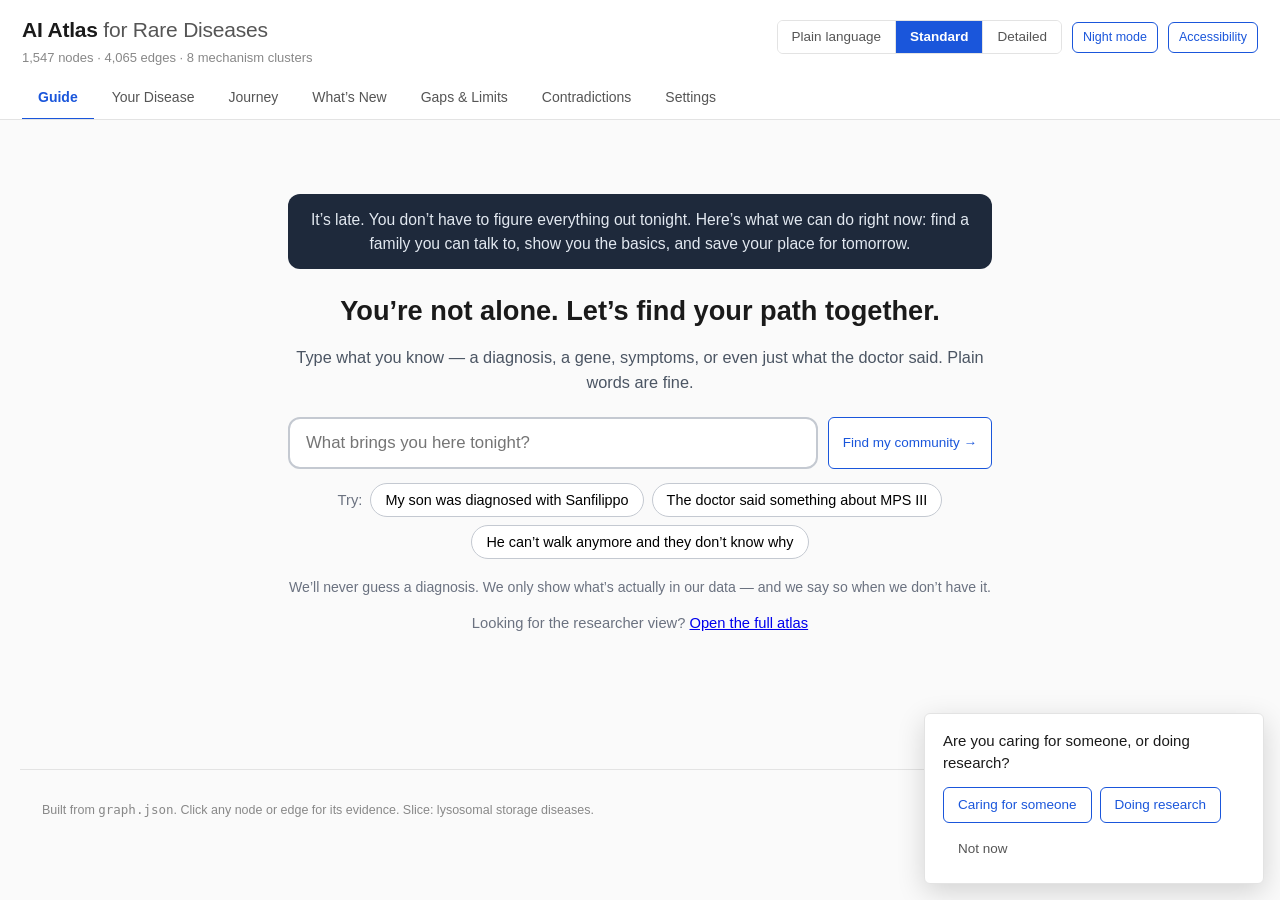
==== site/index.html @ 4b89ff50 "watchdog: commit active UI polish (app.js, index.html, styles.css, views.js)" ====
<!DOCTYPE html>
<html lang="en">
<head>
<meta charset="utf-8">
<meta name="viewport" content="width=device-width, initial-scale=1">
<title>AI Atlas &mdash; Rare Diseases</title>
<meta name="description" content="An explorable knowledge graph of rare diseases: genes, mechanisms, trials, patient organizations, and one family's journey.">
<link rel="stylesheet" href="styles.css">
<script src="vendor/vis-network.min.js"></script>
</head>
<body>
<header class="topbar">
  <div class="topbar-row">
    <div class="brand">
      <h1>AI Atlas <span class="thin">for Rare Diseases</span></h1>
      <p class="tagline" id="graphMeta">Loading knowledge graph&hellip;</p>
    </div>
    <div class="header-controls">
      <div class="seg reading-seg" role="radiogroup" aria-label="Reading level">
        <button type="button" class="seg-btn" data-reading="plain" role="radio" aria-checked="false" title="Simplified wording for non-specialists">Plain language</button>
        <button type="button" class="seg-btn active" data-reading="standard" role="radio" aria-checked="true" title="Standard wording">Standard</button>
        <button type="button" class="seg-btn" data-reading="detailed" role="radio" aria-checked="false" title="Adds study types and dates">Detailed</button>
      </div>
      <button id="nightToggle" class="btn small" aria-pressed="false" title="Dark theme for nighttime reading">Night mode</button>
      <button id="a11yToggle" class="btn small" aria-pressed="false" title="Dyslexia-friendly text, focus mode, print view">Accessibility</button>
    </div>
  </div>
  <nav class="tabs" role="tablist" aria-label="Atlas views">
    <button type="button" role="tab" id="tab-guide" data-tab="guide" aria-controls="view-guide" class="active" aria-selected="true">Guide</button>
    <button type="button" role="tab" id="tab-action" data-tab="action" aria-controls="view-action" aria-selected="false">Your Disease</button>
    <button type="button" role="tab" id="tab-journey" data-tab="journey" aria-controls="view-journey" aria-selected="false">Journey</button>
    <button type="button" role="tab" id="tab-recent" data-tab="recent" aria-controls="view-recent" aria-selected="false">What&rsquo;s New</button>
    <button type="button" role="tab" id="tab-gaps" data-tab="gaps" aria-controls="view-gaps" aria-selected="false">Gaps &amp; Limits</button>
    <button type="button" role="tab" id="tab-contradictions" data-tab="contradictions" aria-controls="view-contradictions" aria-selected="false">Contradictions</button>
    <button type="button" role="tab" id="tab-explore" data-tab="explore" aria-controls="view-explore" aria-selected="false" hidden>Explore</button>
    <button type="button" role="tab" id="tab-clusters" data-tab="clusters" aria-controls="view-clusters" aria-selected="false" hidden>Clusters</button>
    <button type="button" role="tab" id="tab-endpoints" data-tab="endpoints" aria-controls="view-endpoints" aria-selected="false" hidden>Endpoints</button>
    <button type="button" role="tab" id="tab-whatif" data-tab="whatif" aria-controls="view-whatif" aria-selected="false" hidden>What If</button>
    <button type="button" role="tab" id="tab-impact" data-tab="impact" aria-controls="view-impact" aria-selected="false" hidden>Path to the Next Milestone</button>
    <button type="button" role="tab" id="tab-settings" data-tab="settings" aria-controls="view-settings" aria-selected="false">Settings</button>
  </nav>
</header>

<main>
  <!-- ============ GUIDE (zero-knowledge front door) ============ -->
  <section id="view-guide" class="view active" role="tabpanel" tabindex="0" aria-labelledby="tab-guide">
    <div id="guideBody" class="guide-body" aria-live="polite"></div>
  </section>

  <!-- ============ EXPLORE ============ -->
  <section id="view-explore" class="view" role="tabpanel" tabindex="0" aria-labelledby="tab-explore" hidden>
    <div class="searchbar">
      <input id="search" type="text" autocomplete="off" spellcheck="false"
             placeholder="Search diseases, genes, symptoms&hellip; (e.g. sanfilippo)" aria-label="Graph search">
      <div id="suggestions" class="suggestions" role="listbox" aria-label="Search suggestions" hidden></div>
    </div>
    <div class="explore-controls">
      <span class="control-label">Neighborhood:</span>
      <div class="seg" role="radiogroup" aria-label="Hop depth">
        <button id="hops1" class="seg-btn active" role="radio" aria-checked="true">1 hop</button>
        <button id="hops2" class="seg-btn" role="radio" aria-checked="false">2 hops</button>
      </div>
      <label class="check"><input type="checkbox" id="clusterOnly"> Cluster only</label>
      <label class="check" title="Show only literature edges published in the last 5 years"><input type="checkbox" id="recentOnly"> Last 5 years</label>
      <label class="check" title="Show only literature edges from randomized trials or meta-analyses"><input type="checkbox" id="strongOnly"> RCT or stronger</label>
      <span id="viewStats" class="view-stats" aria-live="polite"></span>
    </div>
    <div class="explore-grid">
      <div class="canvas-wrap">
        <div id="network" role="img" aria-label="Knowledge graph canvas. Use the search to explore nodes and connections."></div>
        <div id="loading" class="loading" role="status">Loading graph&hellip;</div><noscript><p>This atlas needs JavaScript to load the knowledge graph.</p></noscript>
      </div>
      <aside id="panel" class="panel" aria-live="polite">
        <p class="panel-hint">Search for a disease, gene, or symptom, then click any node or edge to inspect it.</p>
      </aside>
    </div>
  </section>

  <!-- ============ CLUSTERS ============ -->
  <section id="view-clusters" class="view" role="tabpanel" tabindex="0" aria-labelledby="tab-clusters" hidden>
    <p class="section-lede">Disease groups that share a reusable mechanism &mdash; the unit of cross-disease learning.</p>
    <div id="clusterCards" class="cards"></div>
    <hr class="section-div">
    <h2 class="subhead">Compare diseases</h2>
    <p class="section-lede">Pick up to 5 diseases to compare side by side &mdash; for scouting therapeutic opportunities.</p>
    <div id="comparePicker" class="compare-picker"></div>
    <div id="compareBody"></div>
    <hr class="section-div">
    <h2 class="subhead">Shared assets library</h2>
    <p class="section-lede">Registries, study designs, and other reusable research assets in the graph.</p>
    <div class="explore-controls">
      <input id="assetSearch" type="text" placeholder="Filter assets&hellip;" aria-label="Filter assets" aria-describedby="assetSearchHint" class="text-input"><span id="assetSearchHint" class="item-sub">Type to filter the asset list below.</span>
    </div>
    <div id="assetsBody" class="cards"></div>
    <hr class="section-div">
    <h2 class="subhead">Subway view <span class="item-sub">(optional)</span></h2>
    <p class="section-lede">The mechanism connections drawn as a transit map. Each line is a biological pathway; stations are diseases; <strong>transfer stations</strong> are diseases on more than one line, where mechanisms overlap and research may be shared.</p>
    <label class="check"><input type="checkbox" id="subwayToggle"> Show subway view</label>
    <div class="subway-legend" aria-label="Subway map legend: what the map does not mean">
      <strong>What this map does NOT mean</strong>
      <ul>
        <li>Lines are <strong>not</strong> treatment routes &mdash; a line only groups diseases that share a recorded biological mechanism.</li>
        <li>Intersections do <strong>not</strong> mean the diseases are biologically close or that a treatment for one will work for another.</li>
        <li>Distance on this map measures <strong>nothing</strong> about biology &mdash; it is only layout spacing.</li>
      </ul>
    </div>
    <div id="subwayInClusters" hidden>
      <div class="subway-grid">
        <div class="canvas-wrap subway-scroll">
          <div id="subwayMap" aria-label="Mechanism subway map"></div>
        </div>
        <aside id="subwayPanel" class="panel" aria-live="polite">
          <p class="panel-hint">Tap any station to see the disease, its lines, and connected researchers and trials.</p>
        </aside>
      </div>
    </div>
  </section>

  <!-- ============ PATIENT ACTION (Your Disease) ============ -->
  <section id="view-action" class="view" role="tabpanel" tabindex="0" aria-labelledby="tab-action" hidden>
    <div class="action-head">
      <label for="diseaseSelect" class="control-label">Disease</label>
      <select id="diseaseSelect"></select>
    </div>
    <div id="actionBody"></div>
  </section>

  <!-- ============ JOURNEY ============ -->
  <section id="view-journey" class="view" role="tabpanel" tabindex="0" aria-labelledby="tab-journey" hidden>
    <p class="section-lede">One family's path through the atlas: Maria is a mother whose child has Sanfilippo syndrome type A, the patient leader in this challenge. Her journey is the example &mdash; use &ldquo;Build a journey&rdquo; to trace any of the 16 diseases.</p>
    <div class="stepper-bar">
      <button id="prevStep" class="btn">&larr; Prev</button>
      <span id="stepCount" class="step-count">Step 1 of 8</span>
      <button id="nextStep" class="btn">Next &rarr;</button>
      <button id="buildJourneyBtn" class="btn" style="margin-left:auto">Build a journey for another disease</button>
    </div>
    <div id="journeyBuilder" class="journey-builder" hidden></div>
    <div id="stepDots" class="step-dots" role="tablist" aria-label="Journey steps"></div>
    <div class="journey-grid">
      <div class="canvas-wrap small">
        <div id="journeyNetwork" aria-label="Journey path canvas"></div>
      </div>
      <aside id="stepPanel" class="panel journey-panel"></aside>
    </div>
  </section>

  <!-- ============ 10x IMPACT (Path to the Next Milestone) ============ -->
  <section id="view-impact" class="view" role="tabpanel" tabindex="0" aria-labelledby="tab-impact" hidden>
    <div class="impact-wrap" id="impactBody">
      <p class="section-lede">Computing the 10&times; case&hellip;</p>
    </div>
  </section>

  <!-- ============ CONTRADICTIONS ============ -->
  <section id="view-contradictions" class="view" role="tabpanel" tabindex="0" aria-labelledby="tab-contradictions" hidden>
    <p class="section-lede">Where the science disagrees with itself. Each card shows the claim as recorded, why it is contested, and the source &mdash; so nobody mistakes a live debate for a settled fact.</p>
    <div id="contradictionBody" class="cards"></div>
  </section>

  <!-- ============ RECENT ============ -->
  <section id="view-recent" class="view" role="tabpanel" tabindex="0" aria-labelledby="tab-recent" hidden>
    <p class="section-lede">The newest evidence in the graph, by publication year. The atlas is a living record, not a snapshot.</p>
    <div class="explore-controls">
      <span class="control-label">Show findings from the last:</span>
      <div class="seg" role="radiogroup" aria-label="Year range">
        <button type="button" class="seg-btn" data-years="1" id="years1" role="radio" aria-checked="false">1 year</button>
        <button type="button" class="seg-btn" data-years="3" id="years3" role="radio" aria-checked="false">3 years</button>
        <button class="seg-btn active" data-years="5" role="radio" aria-checked="true">5 years</button>
      </div>
      <span id="recentStats" class="view-stats" aria-live="polite"></span>
    </div>
    <div id="recentBody"></div>
  </section>

  <!-- ============ GAPS ============ -->
  <section id="view-gaps" class="view" role="tabpanel" tabindex="0" aria-labelledby="tab-gaps" hidden>
    <p class="section-lede">Where the atlas is weak, thin, or silent. Absence of evidence is not evidence of absence &mdash; these gaps are shown plainly so nobody mistakes an empty search for a settled answer.</p>
    <div id="gapsBody"></div>
  </section>

  <!-- ============ WHAT IF (scenario planner) ============ -->
  <section id="view-whatif" class="view" role="tabpanel" tabindex="0" aria-labelledby="tab-whatif" hidden>
    <div id="whatifBody"></div>
  </section>
  <section id="view-endpoints" class="view" role="tabpanel" tabindex="0" aria-labelledby="tab-endpoints" hidden>
    <div id="endpointsBody"></div>
  </section>

  <!-- ============ SETTINGS ============ -->
  <section id="view-settings" class="view" role="tabpanel" tabindex="0" aria-labelledby="tab-settings" hidden>
    <h2 class="subhead">Settings</h2>
    <div class="card settings-card">
      <label class="switch-row" for="researchToggle">
        <span><strong>Show research tools</strong><br>
          <span class="item-sub">Parent mode (default) keeps the calm, plain-language views. Researcher mode adds Explore, Clusters, Endpoints, What If, and Path to the Next Milestone.</span>
        </span>
        <input type="checkbox" id="researchToggle" role="switch" aria-label="Show research tools">
      </label>
    </div>
    <p class="section-lede" id="modeNote"></p>
  </section>
</main>

<footer>
  <p>Built from <code>graph.json</code>. Click any node or edge for its evidence. <span id="footerStats" aria-live="polite"></span></p>
</footer>

<div id="glossTip" class="gloss-tip" role="tooltip" aria-live="polite" hidden></div>

<!-- First-visit mode prompt (non-blocking) -->
<div id="modePrompt" class="mode-prompt" role="dialog" aria-label="Choose how you use the atlas" hidden>
  <p class="mode-q">Are you caring for someone, or doing research?</p>
  <div class="btn-row">
    <button type="button" class="btn primary" data-mode-choice="parent">Caring for someone</button>
    <button type="button" class="btn" data-mode-choice="researcher">Doing research</button>
    <button type="button" class="btn ghost" data-mode-choice="dismiss">Not now</button>
  </div>
</div>

<!-- Gentle prompt when a parent-mode visitor requests a research tool -->
<div id="researchPrompt" class="mode-prompt" role="dialog" aria-label="This is a research tool" hidden>
  <p class="mode-q" id="researchPromptText">This is a research tool.</p>
  <p class="item-sub">Researcher mode adds Explore, Clusters, Endpoints, What If, and Path to the Next Milestone.</p>
  <div class="btn-row">
    <button type="button" class="btn primary" id="researchPromptEnable">Turn on researcher mode</button>
    <button type="button" class="btn ghost" id="researchPromptStay">Stay in parent mode</button>
  </div>
</div>

<script src="app.js"></script>
<script src="views.js"></script>
<script src="whatif.js"></script>
<script src="guide.js"></script>
<script src="endpoints.js"></script>
</body>
</html>
---- site/styles.css ----
/* Low-ink design: light background, thin borders, one accent color, system fonts. */
:root {
  --bg: #fafafa;
  --surface: #ffffff;
  --ink: #1a1a1a;
  --ink-soft: #555;
  --ink-faint: #888;
  --line: #e3e3e3;
  --accent: #1a56db;
  --accent-soft: #e8effc;
  --warn: #b45309;
  --contradict: #b91c1c;
  --radius: 6px;
  --font: -apple-system, BlinkMacSystemFont, "Segoe UI", Roboto, Helvetica, Arial, sans-serif;
}

* { box-sizing: border-box; }

body {
  margin: 0;
  font-family: var(--font);
  background: var(--bg);
  color: var(--ink);
  line-height: 1.5;
  font-size: 15px;
}

/* ---------- header ---------- */
.topbar {
  background: var(--surface);
  border-bottom: 1px solid var(--line);
  padding: 14px 22px 0;
}

.brand h1 { margin: 0; font-size: 21px; font-weight: 650; letter-spacing: -0.01em; }
.brand h1 .thin { font-weight: 400; color: var(--ink-soft); }
.tagline { margin: 2px 0 10px; color: var(--ink-faint); font-size: 13px; }

.tabs { display: flex; gap: 2px; }
.tabs button {
  border: 0;
  background: none;
  font: inherit;
  font-size: 14px;
  padding: 10px 16px;
  color: var(--ink-soft);
  cursor: pointer;
  border-bottom: 2px solid transparent;
  margin-bottom: -1px;
}
.tabs button:hover { color: var(--ink); }
.tabs button.active {
  color: var(--accent);
  border-bottom-color: var(--accent);
  font-weight: 600;
}

/* ---------- mode: settings, prompts, subway legend ---------- */

.settings-card { max-width: 640px; }
.switch-row {
  display: flex; align-items: flex-start; justify-content: space-between;
  gap: 16px; cursor: pointer;
}
.switch-row input[type="checkbox"] {
  width: 22px; height: 22px; flex: none; margin-top: 2px; accent-color: var(--accent);
}

.mode-prompt {
  position: fixed; right: 16px; bottom: 16px; z-index: 60;
  max-width: 340px; background: var(--surface); color: var(--ink);
  border: 1px solid var(--line); border-radius: var(--radius);
  box-shadow: 0 8px 28px rgba(0,0,0,0.16); padding: 16px 18px;
}
.mode-prompt .mode-q { margin: 0 0 10px; font-size: 15px; }
.mode-prompt .item-sub { margin: 0 0 10px; }
.btn.ghost { border-color: transparent; color: var(--ink-soft); }
.btn.ghost:hover { background: var(--accent-soft); color: var(--ink); }

.subway-legend {
  max-width: 72ch; margin: 10px 0 16px; padding: 12px 14px;
  border: 1px dashed var(--line); border-radius: var(--radius);
  background: var(--surface); font-size: 13.5px; color: var(--ink-soft);
}
.subway-legend ul { margin: 6px 0 0; padding-left: 20px; }
.subway-legend li { margin: 4px 0; }
#subwayInClusters { margin-top: 16px; }

/* ---------- layout ---------- */
main { max-width: 1240px; margin: 0 auto; padding: 18px 22px 40px; }
.view[hidden] { display: none; }
.section-lede { color: var(--ink-soft); margin: 4px 0 16px; max-width: 72ch; }

/* ---------- explore ---------- */
.searchbar { position: relative; max-width: 560px; margin-bottom: 10px; }
#search {
  width: 100%;
  font: inherit;
  padding: 10px 14px;
  border: 1px solid var(--line);
  border-radius: var(--radius);
  background: var(--surface);
}
#search:focus { outline: 2px solid var(--accent); outline-offset: -1px; border-color: var(--accent); }

.suggestions {
  position: absolute;
  top: 100%; left: 0; right: 0;
  background: var(--surface);
  border: 1px solid var(--line);
  border-top: 0;
  border-radius: 0 0 var(--radius) var(--radius);
  z-index: 20;
  max-height: 320px;
  overflow-y: auto;
}
.sug {
  display: block; width: 100%; text-align: left;
  border: 0; background: none; font: inherit;
  padding: 8px 14px; cursor: pointer;
}
.sug:hover, .sug.highlight { background: var(--accent-soft); }
.sug .sug-name { font-weight: 600; }
.sug .sug-sub { color: var(--ink-faint); font-size: 12.5px; margin-left: 8px; }
.sug .sug-type {
  font-size: 11px; text-transform: uppercase; letter-spacing: 0.04em;
  color: var(--ink-faint); float: right; margin-top: 3px;
}

.explore-controls {
  display: flex; align-items: center; gap: 14px; flex-wrap: wrap;
  margin-bottom: 12px; font-size: 14px;
}
.control-label { color: var(--ink-soft); font-size: 13px; }
.seg { display: inline-flex; border: 1px solid var(--line); border-radius: var(--radius); overflow: hidden; }
.seg-btn {
  border: 0; background: var(--surface); font: inherit; font-size: 13.5px;
  padding: 6px 14px; cursor: pointer; color: var(--ink-soft);
}
.seg-btn + .seg-btn { border-left: 1px solid var(--line); }
.seg-btn.active { background: var(--accent); color: #fff; font-weight: 600; }
.check { display: inline-flex; align-items: center; gap: 6px; color: var(--ink-soft); font-size: 13.5px; cursor: pointer; }
.view-stats { color: var(--ink-faint); font-size: 13px; margin-left: auto; }

.explore-grid { display: grid; grid-template-columns: 1fr 330px; gap: 14px; }
.canvas-wrap {
  position: relative;
  background: var(--surface);
  border: 1px solid var(--line);
  border-radius: var(--radius);
  min-height: 560px;
}
#network { width: 100%; height: 560px; }
.canvas-wrap.small { min-height: 320px; }
#journeyNetwork { width: 100%; height: 320px; }
.loading {
  position: absolute; inset: 0;
  display: flex; align-items: center; justify-content: center;
  color: var(--ink-faint);
}

/* ---------- side panel ---------- */
.panel {
  background: var(--surface);
  border: 1px solid var(--line);
  border-radius: var(--radius);
  padding: 16px;
  max-height: 620px;
  overflow-y: auto;
  font-size: 14px;
}
.panel-hint { color: var(--ink-faint); margin: 0; }
.panel h2 { margin: 0 0 4px; font-size: 18px; }
.panel h3 { font-size: 13px; text-transform: uppercase; letter-spacing: 0.05em; color: var(--ink-faint); margin: 16px 0 6px; }
.badge {
  display: inline-block;
  font-size: 11.5px; font-weight: 600;
  padding: 2px 8px; border-radius: 999px;
  background: #eef1f4; color: var(--ink-soft);
  margin-bottom: 8px;
}
.badge.conf-high { background: #e6f4ea; color: #166534; }
.badge.conf-medium { background: #fef3c7; color: #92400e; }
.badge.conf-low { background: #f1f1f1; color: var(--ink-soft); }
.badge.warn { background: #fee2e2; color: var(--contradict); }
.panel .desc { color: var(--ink-soft); margin: 6px 0 10px; }
.syn-list { display: flex; flex-wrap: wrap; gap: 6px; margin: 0; padding: 0; list-style: none; }
.syn-list li {
  font-size: 12.5px; background: #f3f4f6; color: var(--ink-soft);
  padding: 2px 8px; border-radius: 999px;
}
.kv { display: grid; grid-template-columns: 92px 1fr; gap: 4px 10px; margin: 6px 0; }
.kv dt { color: var(--ink-faint); font-size: 12.5px; }
.kv dd { margin: 0; }
.kv a { color: var(--accent); }
.edge-row {
  display: block; width: 100%; text-align: left;
  border: 0; border-top: 1px solid var(--line);
  background: none; font: inherit; font-size: 13.5px;
  padding: 8px 2px; cursor: pointer; color: var(--ink);
}
.edge-row:hover { background: var(--accent-soft); }
.edge-row .rel { font-weight: 600; }
.edge-row .via { color: var(--ink-faint); font-size: 12.5px; }
.rel-group { margin-bottom: 4px; }
.rel-group > .rel-head { font-weight: 600; font-size: 13px; margin: 10px 0 2px; color: var(--ink-soft); }

/* ---------- clusters ---------- */
.cards { display: grid; grid-template-columns: repeat(auto-fill, minmax(300px, 1fr)); gap: 14px; }
.card {
  background: var(--surface);
  border: 1px solid var(--line);
  border-radius: var(--radius);
  padding: 16px;
}
.card h2 { margin: 0 0 4px; font-size: 16px; }
.card .count { color: var(--ink-faint); font-size: 13px; margin-bottom: 8px; }
.card p { margin: 6px 0; font-size: 13.5px; color: var(--ink-soft); }
.card .kv-line { font-size: 13.5px; margin: 6px 0; }
.card .kv-line strong { font-weight: 600; }
.btn {
  font: inherit; font-size: 13.5px;
  background: var(--surface); color: var(--accent);
  border: 1px solid var(--accent);
  border-radius: var(--radius);
  padding: 7px 14px; cursor: pointer;
}
.btn:hover { background: var(--accent-soft); }
.btn:disabled { color: var(--ink-faint); border-color: var(--line); cursor: default; background: none; }
.card .btn { margin-top: 10px; }

/* ---------- patient action ---------- */
.action-head { display: flex; align-items: center; gap: 12px; margin-bottom: 16px; }
#diseaseSelect { font: inherit; padding: 8px 12px; border: 1px solid var(--line); border-radius: var(--radius); max-width: 480px; }
.therapy-banner {
  border-left: 4px solid var(--accent);
  background: var(--surface);
  border-top: 1px solid var(--line); border-right: 1px solid var(--line); border-bottom: 1px solid var(--line);
  border-radius: 0 var(--radius) var(--radius) 0;
  padding: 12px 16px; margin-bottom: 18px;
  font-size: 14px;
}
.therapy-banner strong { display: block; margin-bottom: 4px; }
.action-grid { display: grid; grid-template-columns: repeat(auto-fill, minmax(320px, 1fr)); gap: 14px; }
.action-card {
  background: var(--surface); border: 1px solid var(--line);
  border-radius: var(--radius); padding: 16px;
}
.action-card h2 { margin: 0 0 8px; font-size: 16px; }
.action-item { border-top: 1px solid var(--line); padding: 10px 0; font-size: 13.5px; }
.action-item:first-of-type { border-top: 0; padding-top: 2px; }
.action-item .item-title { font-weight: 600; }
.action-item .item-sub { color: var(--ink-soft); font-size: 12.5px; margin-top: 2px; }
.action-item a { color: var(--accent); }
.status {
  display: inline-block; font-size: 11px; font-weight: 700;
  padding: 2px 8px; border-radius: 999px; margin-left: 6px;
  text-transform: uppercase; letter-spacing: 0.03em;
}
.status.recruiting { background: #e6f4ea; color: #166534; }
.status.notrecruiting { background: #f1f1f1; color: var(--ink-soft); }
.gap-list { margin: 6px 0; padding-left: 18px; font-size: 13.5px; color: var(--ink-soft); }
.gap-list li { margin-bottom: 6px; }

/* ---------- journey ---------- */
.stepper-bar { display: flex; align-items: center; gap: 12px; margin-bottom: 10px; }
.step-count { font-weight: 600; font-size: 14px; }
.step-dots { display: flex; gap: 6px; margin-bottom: 12px; flex-wrap: wrap; }
.dot {
  width: 30px; height: 30px; border-radius: 50%;
  border: 1px solid var(--line); background: var(--surface);
  font: inherit; font-size: 12.5px; color: var(--ink-soft); cursor: pointer;
  display: flex; align-items: center; justify-content: center;
}
.dot.done { background: #eef1f4; color: var(--ink-soft); }
.dot.current { background: var(--accent); border-color: var(--accent); color: #fff; font-weight: 700; }
.journey-grid { display: grid; grid-template-columns: 1fr 380px; gap: 14px; }
.journey-panel .why { font-size: 15px; margin: 8px 0; }
.edge-note-box {
  background: var(--bg); border: 1px solid var(--line);
  border-radius: var(--radius); padding: 10px 12px; font-size: 13.5px; color: var(--ink-soft);
}

footer {
  max-width: 1240px; margin: 0 auto; padding: 18px 22px 30px;
  color: var(--ink-faint); font-size: 12.5px;
  border-top: 1px solid var(--line);
}

@media (max-width: 900px) {
  .explore-grid, .journey-grid { grid-template-columns: 1fr; }
  .panel { max-height: none; }
}

/* verbatim source quote in edge panel */
.quote {
  font-style: italic;
  border-left: 3px solid var(--accent);
  padding-left: 10px;
  color: var(--ink-soft);
}

/* plain-language confidence + limitation callouts (fix track, 2026-10-03) */
.conf-plain { font-size: 13px; color: var(--ink-soft); }
.limit-callout {
  margin: 10px 0; padding: 10px 12px;
  border-left: 3px solid #d97777; background: #fef2f2;
  font-size: 13px; color: #7f1d1d; border-radius: 0 6px 6px 0;
}
.limit-callout strong { color: #991b1b; }

/* 10x impact tab */
.impact-wrap { max-width: 900px; }
.gantt { margin: 18px 0; }
.gantt-row { display: flex; align-items: center; margin: 8px 0; gap: 10px; }
.gantt-label { width: 220px; font-size: 13.5px; text-align: right; color: var(--ink-soft); }
.gantt-track { flex: 1; height: 26px; background: #f1f1f1; border-radius: 6px; position: relative; }
.gantt-bar { position: absolute; top: 0; height: 26px; border-radius: 6px; }
.gantt-bar.baseline { background: #94a3b8; }
.gantt-bar.proposed { background: var(--accent); }
.gantt-years { width: 90px; font-size: 13px; font-weight: 600; }
.assume-list { font-size: 13.5px; color: var(--ink-soft); }
.assume-list li { margin: 6px 0; }
.fayuvi-alert {
  margin: 12px 0; padding: 12px 14px; border-radius: 8px;
  background: #eff6ff; border: 1px solid #bfdbfe; font-size: 14px;
}
.fayuvi-alert strong { color: #1e40af; }
.excluded-list li { margin: 5px 0; }

/* ============ UI-track additions (views.js) ============ */

/* ---------- header controls ---------- */
.topbar-row { display: flex; align-items: flex-start; justify-content: space-between; gap: 16px; flex-wrap: wrap; }
.header-controls { display: flex; align-items: center; gap: 10px; flex-wrap: wrap; padding-top: 6px; }
.btn.small { font-size: 12.5px; padding: 5px 10px; }
.tabs { overflow-x: auto; scrollbar-width: thin; }
.tabs button { white-space: nowrap; }

/* ---------- persona landing ---------- */
.start-q { font-size: 22px; margin: 6px 0 16px; }
.persona-grid { display: grid; grid-template-columns: repeat(auto-fill, minmax(260px, 1fr)); gap: 14px; margin-bottom: 20px; }
.persona-card h2 { font-size: 16px; }
.guided-box { background: var(--surface); border: 1px solid var(--line); border-radius: var(--radius); padding: 18px; margin-bottom: 20px; }
.guided-box h3 { margin-top: 0; }
.devon-card { border-top: 1px solid var(--line); margin-top: 14px; padding-top: 12px; }
.devon-card h3 { margin: 0 0 6px; font-size: 19px; }
.medical-note { font-size: 12.5px; color: var(--ink-faint); font-style: italic; }
.fact-list { margin: 8px 0; padding-left: 20px; font-size: 14px; }
.fact-list li { margin: 4px 0; }
.btn-row { display: flex; gap: 8px; flex-wrap: wrap; margin-top: 12px; }

/* ---------- contradiction explorer ---------- */
.contra-card h3 { font-size: 13px; text-transform: uppercase; letter-spacing: 0.05em; color: var(--ink-faint); margin: 14px 0 6px; }
.contra-card .quote { margin: 6px 0; }

/* ---------- recent feed ---------- */
.year-head { font-size: 17px; margin: 20px 0 8px; }
.year-head .count { color: var(--ink-faint); font-weight: 400; font-size: 13px; }
.feed { display: grid; gap: 10px; margin-bottom: 8px; }
.feed-item { background: var(--surface); border: 1px solid var(--line); border-radius: var(--radius); padding: 12px 14px; }
.feed-title { font-weight: 600; font-size: 14px; }
.small-quote { font-size: 13px; margin: 8px 0 0; }

/* ---------- explainer cards ---------- */
.explainer { background: var(--accent-soft); border: 1px solid #c9d9f7; border-radius: var(--radius); padding: 12px 14px; margin-bottom: 12px; }
.explainer h3 { margin: 0 0 6px !important; }
.explainer-one { font-size: 15px; font-weight: 600; margin: 0 0 8px; color: var(--ink); }
.explainer p { font-size: 13.5px; margin: 6px 0; color: var(--ink-soft); }
.explainer-caveat { border-left: 3px solid #d97777; padding-left: 10px; }

/* ---------- confidence thermometer ---------- */
.thermo { margin-bottom: 12px; }
.thermo-track { height: 10px; background: #eef1f4; border-radius: 999px; overflow: hidden; }
.thermo-fill { height: 100%; border-radius: 999px; }
.thermo-high { background: #16a34a; }
.thermo-med { background: #d97706; }
.thermo-low { background: #9ca3af; }
.thermo-cracked { background: repeating-linear-gradient(45deg, #b91c1c, #b91c1c 6px, #fca5a5 6px, #fca5a5 12px); }
.thermo-label { font-size: 12.5px; color: var(--ink-soft); margin-top: 4px; }

/* ---------- verification details ---------- */
.verify { margin: 0 0 12px; font-size: 13px; border: 1px solid var(--line); border-radius: var(--radius); padding: 8px 12px; background: var(--surface); }
.verify summary { cursor: pointer; font-weight: 600; color: var(--accent); }

/* ---------- family stories ---------- */
.story-box { margin-top: 14px; padding: 12px; border: 1px dashed var(--line); border-radius: var(--radius); background: var(--bg); }
.story-heart { color: #b91c1c; font-size: 18px; }

/* ---------- outreach composer ---------- */
.outreach { margin-top: 14px; border: 1px solid var(--line); border-radius: var(--radius); padding: 8px 12px; background: var(--surface); }
.outreach summary { cursor: pointer; font-weight: 600; color: var(--accent); }
.outreach-text { width: 100%; font: inherit; font-size: 13px; border: 1px solid var(--line); border-radius: var(--radius); padding: 10px; margin: 8px 0; white-space: pre-wrap; }

/* ---------- subway map ---------- */
.subway-grid { display: grid; grid-template-columns: 1fr 330px; gap: 14px; }
.subway-scroll { overflow-x: auto; min-height: 0; }
#subwayMap { padding: 10px; }
.subway-svg { display: block; height: auto; max-width: none; }
.station { cursor: pointer; }
.station:focus { outline: 2px solid var(--accent); outline-offset: 2px; }
.station-label { font-size: 12px; fill: var(--ink-soft); font-family: var(--font); }
.line-label { font-size: 13px; font-weight: 600; font-family: var(--font); }
.subway-line { cursor: default; }

/* ---------- comparator ---------- */
.compare-picker { margin-bottom: 14px; }
.compare-list { display: flex; flex-wrap: wrap; gap: 8px 16px; margin-bottom: 10px; }
.table-scroll { overflow-x: auto; }
.compare-table { border-collapse: collapse; width: 100%; font-size: 13.5px; background: var(--surface); }
.compare-table th, .compare-table td { border: 1px solid var(--line); padding: 8px 10px; text-align: left; vertical-align: top; }
.compare-table thead th { background: var(--accent-soft); }
.compare-table tbody th { background: var(--bg); white-space: nowrap; }

/* ---------- eligibility helper ---------- */
.elig-btn { margin-top: 8px; }
.elig-box { margin-top: 10px; padding: 12px; background: var(--bg); border: 1px solid var(--line); border-radius: var(--radius); }
.elig-q { display: block; margin: 8px 0; font-size: 13.5px; }
.text-input { font: inherit; padding: 7px 10px; border: 1px solid var(--line); border-radius: var(--radius); }

/* ---------- journey builder ---------- */
.journey-builder { background: var(--surface); border: 1px solid var(--line); border-radius: var(--radius); padding: 16px; margin-bottom: 14px; }
.journey-builder h3 { margin-top: 0; }
.journey-built h3 { font-size: 14px; margin: 14px 0 6px; color: var(--ink); }
.section-div { border: 0; border-top: 1px solid var(--line); margin: 26px 0; }
.subhead { font-size: 18px; margin: 0 0 4px; }

/* ---------- glossary ---------- */
.gloss { border-bottom: 2px dotted var(--accent); cursor: help; }
.gloss-tip {
  position: absolute; z-index: 100; max-width: 320px;
  background: var(--ink); color: #fff; border-radius: 8px; padding: 12px 14px;
  font-size: 13.5px; box-shadow: 0 6px 24px rgba(0,0,0,.25);
}
.gloss-tip strong { text-transform: capitalize; }
.gloss-tip p { margin: 6px 0 10px; }
.gloss-tip .btn { border-color: #fff; color: #fff; background: transparent; }

/* ---------- accessibility panel ---------- */
.a11y-panel { background: var(--surface); border-top: 1px solid var(--line); padding: 12px 22px; display: flex; flex-direction: column; gap: 8px; }
.a11y-panel[hidden] { display: none; }
.a11y-panel h3 { margin: 0; font-size: 14px; }
body.a11y-dys { --font: Verdana, Tahoma, "Segoe UI", sans-serif; letter-spacing: 0.02em; word-spacing: 0.08em; line-height: 1.7; }
body.a11y-motion * { animation: none !important; transition: none !important; }
body.a11y-focus .tabs, body.a11y-focus footer, body.a11y-focus .header-controls { display: none; }
body.a11y-focus main { max-width: 760px; }

/* ---------- night mode ---------- */
body.dark {
  --bg: #16181d; --surface: #1e2128; --ink: #e8eaf0; --ink-soft: #b9bdc9;
  --ink-faint: #8a8f9e; --line: #2e323c; --accent: #7aa2f7; --accent-soft: #232b45;
}
body.dark .sug .sug-name { color: var(--ink); }
body.dark .thermo-track { background: #2e323c; }
body.dark .quote { color: var(--ink-soft); }
body.dark .limit-callout { background: #2a1d1d; }
body.dark .explainer { background: #232b45; border-color: #33406b; }
body.dark .explainer-one { color: var(--ink); }

/* ---------- mobile pass (2am phone) ---------- */
@media (max-width: 700px) {
  .topbar { padding: 10px 14px 0; }
  .brand h1 { font-size: 18px; }
  .header-controls { padding-top: 0; }
  .reading-seg .seg-btn { padding: 6px 8px; font-size: 12px; }
  .tabs button { padding: 10px 12px; font-size: 13px; }
  main { padding: 12px 14px 30px; }
  #search { font-size: 16px; padding: 12px 14px; }
  .btn, .sug, .dot, .seg-btn { min-height: 44px; }
  .seg-btn { display: inline-flex; align-items: center; }
  .explore-grid, .journey-grid, .subway-grid { grid-template-columns: 1fr; }
  #network { height: 420px; }
  .canvas-wrap { min-height: 420px; }
  .persona-grid { grid-template-columns: 1fr; }
  .panel { max-height: none; }
  .gantt-label { width: 120px; font-size: 12px; }
  .station-label { font-size: 11px; }
  .kv { grid-template-columns: 80px 1fr; }
  footer { padding: 14px; }
}

/* ---------- print ---------- */
@media print {
  .topbar nav, .header-controls, .canvas-wrap, .stepper-bar, #stepDots,
  .a11y-panel, footer, .btn, .elig-box, .outreach { display: none !important; }
  body { font-size: 12pt; background: #fff; }
  main { max-width: 100%; }
  .panel, .card { break-inside: avoid; }
  /* Dossier print: one clean document, nothing interactive, no dark blocks. */
  .guide-back, .guide-bridge, .guide-btnrow { display: none !important; }
  #guideExportDoc { color: #000; background: #fff !important; max-width: 100%; }
  #guideExportDoc .guide-night, #guideExportDoc .guide-nextstep { background: #fff !important; color: #000; border: 1px solid #999; }
  #guideExportDoc a { color: #000; text-decoration: none; }
  #guideExportDoc h2.guide-h { break-after: avoid; }
  #guideExportDoc h3.guide-h3 { break-after: avoid; margin-top: 1.2em; }
  #guideExportDoc ul.guide-list li { break-inside: avoid; }
}

/* ---------------- What If scenario planner ---------------- */
.wi-scenario { margin-top: 1.2rem; }
.wi-title { font-size: 1.25rem; margin: 0 0 0.4rem; }
.wi-scenario h4 { margin: 1.4rem 0 0.5rem; font-size: 1.02rem; }
.wi-item { border: 1px solid #e2e5ea; border-radius: 8px; padding: 0.6rem 0.8rem; margin: 0.4rem 0; background: #fbfcfe; }
.wi-sub { color: #5b6472; font-size: 0.9rem; margin-top: 0.25rem; }
.wi-person { border-left: 3px solid #0d9488; padding: 0.5rem 0.8rem; margin: 0.5rem 0; background: #f7fefe; }
.wi-contact-note { color: #8a6d1b; font-size: 0.85rem; margin-top: 0.3rem; font-style: italic; }
.wi-note { color: #445; font-size: 0.92rem; background: #f4f6fa; border-radius: 6px; padding: 0.5rem 0.7rem; margin: 0.6rem 0; }
.wi-unknown { color: #8a6d1b; font-style: italic; }
.wi-active-note { color: #0d6e5f; font-weight: 600; margin-top: 0.8rem; }
.wi-export { margin-top: 1.6rem; display: flex; gap: 1rem; align-items: center; flex-wrap: wrap; }
.compare-table { width: 100%; border-collapse: collapse; margin: 0.8rem 0; font-size: 0.93rem; }
.compare-table th, .compare-table td { border: 1px solid #e2e5ea; padding: 0.5rem 0.7rem; text-align: left; vertical-align: top; }
.compare-table thead th { background: #f1f4f9; }
.compare-table td.wi-unknown { background: #fffdf4; }
.ref { color: #5b6472; font-size: 0.85rem; }

/* ============ GUIDE (zero-knowledge front door) ============ */
.guide-body { max-width: 760px; margin: 0 auto; padding: 8px 16px 48px; }
.guide-hero { text-align: center; padding: 48px 12px 32px; }
.guide-h { font-size: 1.7rem; line-height: 1.3; margin: 0 0 12px; font-weight: 700; }
.guide-h .hl { color: #1a56db; }
.guide-sub { color: #4b5563; font-size: 1.02rem; line-height: 1.55; }
.guide-night { background: #1e293b; color: #e2e8f0; border-radius: 12px; padding: 14px 18px; margin-bottom: 24px; font-size: .98rem; line-height: 1.5; }
.guide-searchrow { display: flex; gap: 10px; margin: 22px 0 14px; }
.guide-searchrow input { flex: 1; font-size: 1.05rem; padding: 14px 16px; border: 2px solid #c4c9d1; border-radius: 12px; }
.guide-searchrow input:focus { outline: none; border-color: #1a56db; }
.guide-examples { display: flex; flex-wrap: wrap; gap: 8px; align-items: center; justify-content: center; margin-bottom: 18px; color: #6b7280; font-size: .92rem; }
.chip { border: 1px solid #c4c9d1; background: #fff; border-radius: 999px; padding: 8px 14px; font-size: .9rem; cursor: pointer; }
.chip:hover { border-color: #1a56db; color: #1a56db; }
.guide-fine { color: #6b7280; font-size: .88rem; line-height: 1.5; }
.guide-alt { margin-top: 14px; font-size: .92rem; color: #6b7280; }
.guide-pane { padding: 12px 4px 32px; }
.guide-back { background: none; border: none; color: #1a56db; cursor: pointer; font-size: .95rem; padding: 6px 0; }
.guide-ground { background: #f0f6ff; border-left: 4px solid #1a56db; border-radius: 8px; padding: 14px 18px; margin: 18px 0; }
.guide-ground p { margin: 6px 0; line-height: 1.55; }
.guide-h3 { font-size: 1.15rem; margin: 24px 0 10px; }
.guide-checks { display: grid; gap: 10px; margin: 12px 0 18px; }
.guide-check { display: flex; gap: 10px; align-items: flex-start; background: #fff; border: 1px solid #e5e7eb; border-radius: 10px; padding: 12px 14px; cursor: pointer; font-size: 1rem; }
.guide-check input { width: 20px; height: 20px; margin-top: 2px; }
.guide-btnrow { display: flex; flex-wrap: wrap; gap: 10px; margin: 16px 0; }
.guide-cands { display: grid; gap: 12px; margin: 16px 0; }
.guide-cand { text-align: left; background: #fff; border: 2px solid #e5e7eb; border-radius: 12px; padding: 16px 18px; cursor: pointer; display: grid; gap: 6px; }
.guide-cand:hover { border-color: #1a56db; }
.guide-cand strong { font-size: 1.1rem; }
.guide-cand-ph { color: #4b5563; font-size: .93rem; }
.guide-cand-n { color: #1a56db; font-size: .9rem; }
/* Symptom comparison (Build B): calm, roomy, one idea per card. */
.guide-compare { background: #f8fafc; border: 1px solid #e2e8f0; border-radius: 14px; padding: 18px; margin: 18px 0; }
.guide-compare-shared { background: #fff; border: 1px solid #e2e8f0; border-radius: 10px; padding: 12px 14px; margin: 10px 0 14px; font-size: .95rem; line-height: 1.55; }
.guide-compare-cards { display: grid; gap: 12px; }
.guide-compare-card { background: #fff; border: 2px solid #e5e7eb; border-radius: 12px; padding: 16px 18px; display: grid; gap: 8px; }
.guide-compare-card strong { font-size: 1.08rem; }
.guide-compare-diff { color: #4b5563; font-size: .93rem; line-height: 1.5; }
.guide-compare-why { color: #1e3a5f; font-size: .93rem; line-height: 1.5; }
.guide-compare-card .btn { justify-self: start; padding: 12px 20px; font-size: 1rem; }
.guide-nextstep { background: #fefce8; border: 1px solid #fde68a; border-radius: 10px; padding: 14px 18px; margin: 16px 0; line-height: 1.55; }
.guide-cards { display: grid; grid-template-columns: 1fr 1fr; gap: 12px; margin: 14px 0 20px; }
.guide-card { display: grid; gap: 6px; text-align: left; background: #fff; border: 2px solid #e5e7eb; border-radius: 14px; padding: 18px; cursor: pointer; }
.guide-card:hover { border-color: #1a56db; }
.gc-emoji { font-size: 1.6rem; }
.guide-card strong { font-size: 1.05rem; }
.guide-card span:last-child { color: #6b7280; font-size: .9rem; }
.guide-org { background: #fff; border: 1px solid #e5e7eb; border-radius: 12px; padding: 16px 18px; margin: 12px 0; }
.guide-org strong { font-size: 1.08rem; display: block; margin-bottom: 4px; }
.guide-org p { color: #4b5563; margin: 8px 0 12px; line-height: 1.5; }
.verified { display: inline-block; background: #ecfdf5; color: #047857; font-size: .82rem; border-radius: 999px; padding: 3px 10px; margin-left: 8px; }
.guide-safety { background: #f9fafb; border-radius: 10px; padding: 12px 16px; margin: 18px 0; font-size: .9rem; color: #4b5563; line-height: 1.55; }
.guide-list { line-height: 1.7; padding-left: 20px; }
.guide-list li { margin-bottom: 8px; }
.guide-trial { background: #fff; border: 1px solid #e5e7eb; border-radius: 12px; padding: 16px 18px; margin: 12px 0; }
.guide-trial strong { display: block; margin-bottom: 4px; }
.guide-trial-meta { color: #1a56db; font-size: .88rem; display: block; margin-bottom: 6px; }
.guide-honesty { background: #fff7ed; border: 1px solid #fed7aa; border-radius: 10px; padding: 14px 18px; margin: 20px 0; line-height: 1.6; }
.guide-conn { background: #fff; border: 1px solid #e5e7eb; border-radius: 12px; padding: 16px 18px; margin: 12px 0; }
.guide-conn strong { font-size: 1.05rem; }
.guide-conn p { margin: 8px 0; line-height: 1.55; }
.guide-bridge { border-top: 1px solid #e5e7eb; margin-top: 28px; padding-top: 18px; }
.guide-bridge p { color: #6b7280; font-size: .93rem; }
.guide-bridge-btns { display: flex; flex-wrap: wrap; gap: 8px; }
@media (max-width: 700px) {
  .guide-cards { grid-template-columns: 1fr; }
  .guide-searchrow { flex-direction: column; }
  .guide-hero { padding: 28px 8px 20px; }
  .guide-h { font-size: 1.45rem; }
}

/* ---- Endpoints lens ---- */
.ep-caveat-banner { background: #fff7e6; border: 1px solid #f0d48a; border-radius: 8px; padding: 0.7rem 0.9rem; margin: 0 0 1rem; font-size: 0.95rem; }
.ep-deriv { font-size: 0.82rem; color: #5b6472; font-style: italic; }
.ep-chips { display: flex; flex-wrap: wrap; gap: 6px; margin: 6px 0; }
.ep-chip { background: #eef4ff; border: 1px solid #c9dcff; border-radius: 20px; padding: 2px 10px; font-size: 0.82rem; cursor: default; }
.ep-caveat { background: #fff7e6; border-left: 3px solid #e0a82e; padding: 0.4rem 0.7rem; border-radius: 0 6px 6px 0; }
.ep-card h2 { font-size: 15px; }
.ep-pick { font-size: 1rem; padding: 0.5rem; border-radius: 6px; border: 1px solid #c9cfd8; max-width: 100%; }
.ep-matrix-wrap { overflow-x: auto; margin: 0.6rem 0 1.2rem; }
table.ep-matrix { border-collapse: collapse; font-size: 0.8rem; }
table.ep-matrix th, table.ep-matrix td { border: 1px solid #e2e5ea; padding: 4px 7px; text-align: center; white-space: nowrap; }
table.ep-matrix th:first-child, table.ep-matrix td:first-child { text-align: left; position: sticky; left: 0; background: #fff; max-width: 260px; white-space: normal; }
table.ep-matrix td.on { background: #e6f7f3; font-weight: 700; color: #0d6e5f; }
table.ep-matrix thead th { background: #f4f6fa; font-size: 0.72rem; }
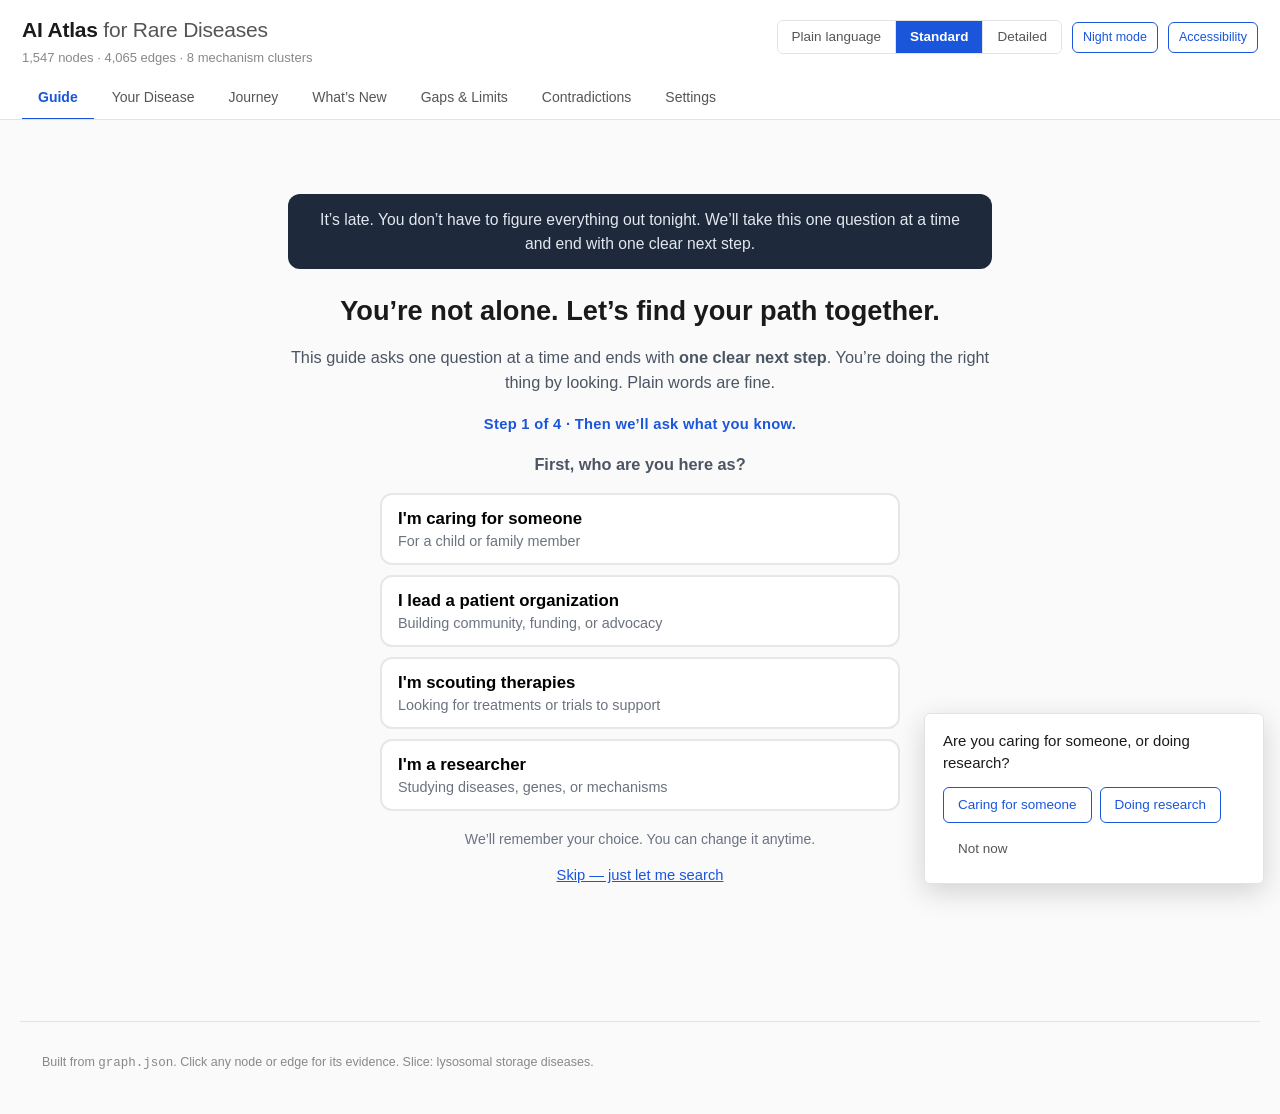
==== commit b5e281a5: "build3: reorder Your Disease page by urgency (status banner, care, recent, treatment, orgs, trials, " ====
--- a/site/index.html
+++ b/site/index.html
@@ -121,6 +121,7 @@
     <div class="action-head">
       <label for="diseaseSelect" class="control-label">Disease</label>
       <select id="diseaseSelect"></select>
+      <button id="actionPrint" class="btn primary" type="button">Print this page (dossier)</button>
     </div>
     <div id="actionBody"></div>
   </section>
--- a/site/styles.css
+++ b/site/styles.css
@@ -598,3 +598,61 @@
 table.ep-matrix th:first-child, table.ep-matrix td:first-child { text-align: left; position: sticky; left: 0; background: #fff; max-width: 260px; white-space: normal; }
 table.ep-matrix td.on { background: #e6f7f3; font-weight: 700; color: #0d6e5f; }
 table.ep-matrix thead th { background: #f4f6fa; font-size: 0.72rem; }
+
+/* Guide redesign (Build 2, 2026-10-03): guided conversation styles. */
+.guide-step { color: #1a56db; font-weight: 700; font-size: .92rem; letter-spacing: .02em; margin: 18px 0 8px; }
+.guide-hero .guide-step { text-align: center; }
+.guide-roles { display: grid; gap: 10px; margin: 16px auto 18px; max-width: 520px; text-align: left; }
+.guide-role { text-align: left; background: #fff; border: 2px solid #e5e7eb; border-radius: 12px; padding: 14px 16px; cursor: pointer; display: grid; gap: 4px; font-size: 1rem; }
+.guide-role:hover { border-color: #1a56db; }
+.guide-role[aria-checked="true"] { border-color: #1a56db; background: #f0f6ff; }
+.guide-role strong { font-size: 1.05rem; }
+.guide-role span { color: #6b7280; font-size: .9rem; }
+.guide-roleline { color: #6b7280; font-size: .9rem; margin: 4px 0 14px; }
+.guide-link { background: none; border: none; color: #1a56db; cursor: pointer; font-size: inherit; padding: 0; text-decoration: underline; }
+.guide-hint { color: #b45309; font-size: .92rem; margin: 8px 0 0; }
+.guide-action-card { background: #fefce8; border: 2px solid #f59e0b; border-radius: 14px; padding: 18px 20px; margin: 18px 0; line-height: 1.6; }
+.guide-action-card .guide-sub { margin: 8px 0; }
+.guide-action-card .guide-btnrow { margin: 12px 0 4px; }
+.guide-otherpaths { margin: 22px 0; border: 1px solid #e5e7eb; border-radius: 12px; padding: 4px 16px; background: #fff; }
+.guide-otherpaths summary { cursor: pointer; font-weight: 700; padding: 12px 0; font-size: 1.03rem; }
+.guide-otherpaths summary:focus { outline: 2px solid #1a56db; outline-offset: 2px; border-radius: 6px; }
+.guide-otherpaths-btns { display: grid; gap: 10px; margin: 4px 0 16px; }
+.guide-op-sub { color: #6b7280; font-size: .88rem; }
+.guide-otherpaths-btns .btn { justify-self: start; }
+.guide-op-row { display: flex; flex-wrap: wrap; align-items: center; gap: 8px; }
+
+/* ============ Build 3: "Your Disease" page (urgency-ordered) ============ */
+.status-banner {
+  background: var(--accent-soft);
+  border: 1px solid #bfdbfe;
+  border-left: 4px solid var(--accent);
+  border-radius: var(--radius);
+  padding: 12px 16px;
+  margin-bottom: 16px;
+  font-size: 1.02rem;
+  line-height: 1.5;
+}
+.status-banner strong { color: var(--accent); }
+.action-sec { margin-bottom: 18px; }
+.action-sec h2 { font-size: 1.15rem; margin: 0 0 8px; }
+.action-sec p { margin: 6px 0; line-height: 1.55; max-width: 80ch; }
+.permission {
+  background: #fffbeb;
+  border-left: 4px solid #d97706;
+  border-radius: var(--radius);
+  padding: 12px 16px;
+}
+.next-list { margin: 8px 0; padding-left: 20px; color: var(--ink-soft); }
+.next-list li { margin-bottom: 6px; }
+.recent-list { margin: 8px 0; padding-left: 18px; }
+.recent-list li { margin-bottom: 8px; max-width: 80ch; }
+.action-details {
+  margin-top: 8px;
+  border: 1px solid var(--line);
+  border-radius: var(--radius);
+  padding: 10px 14px;
+  background: var(--surface);
+}
+.action-details summary { cursor: pointer; font-weight: 600; padding: 4px 0; }
+.action-head .btn.primary { margin-left: auto; white-space: nowrap; }
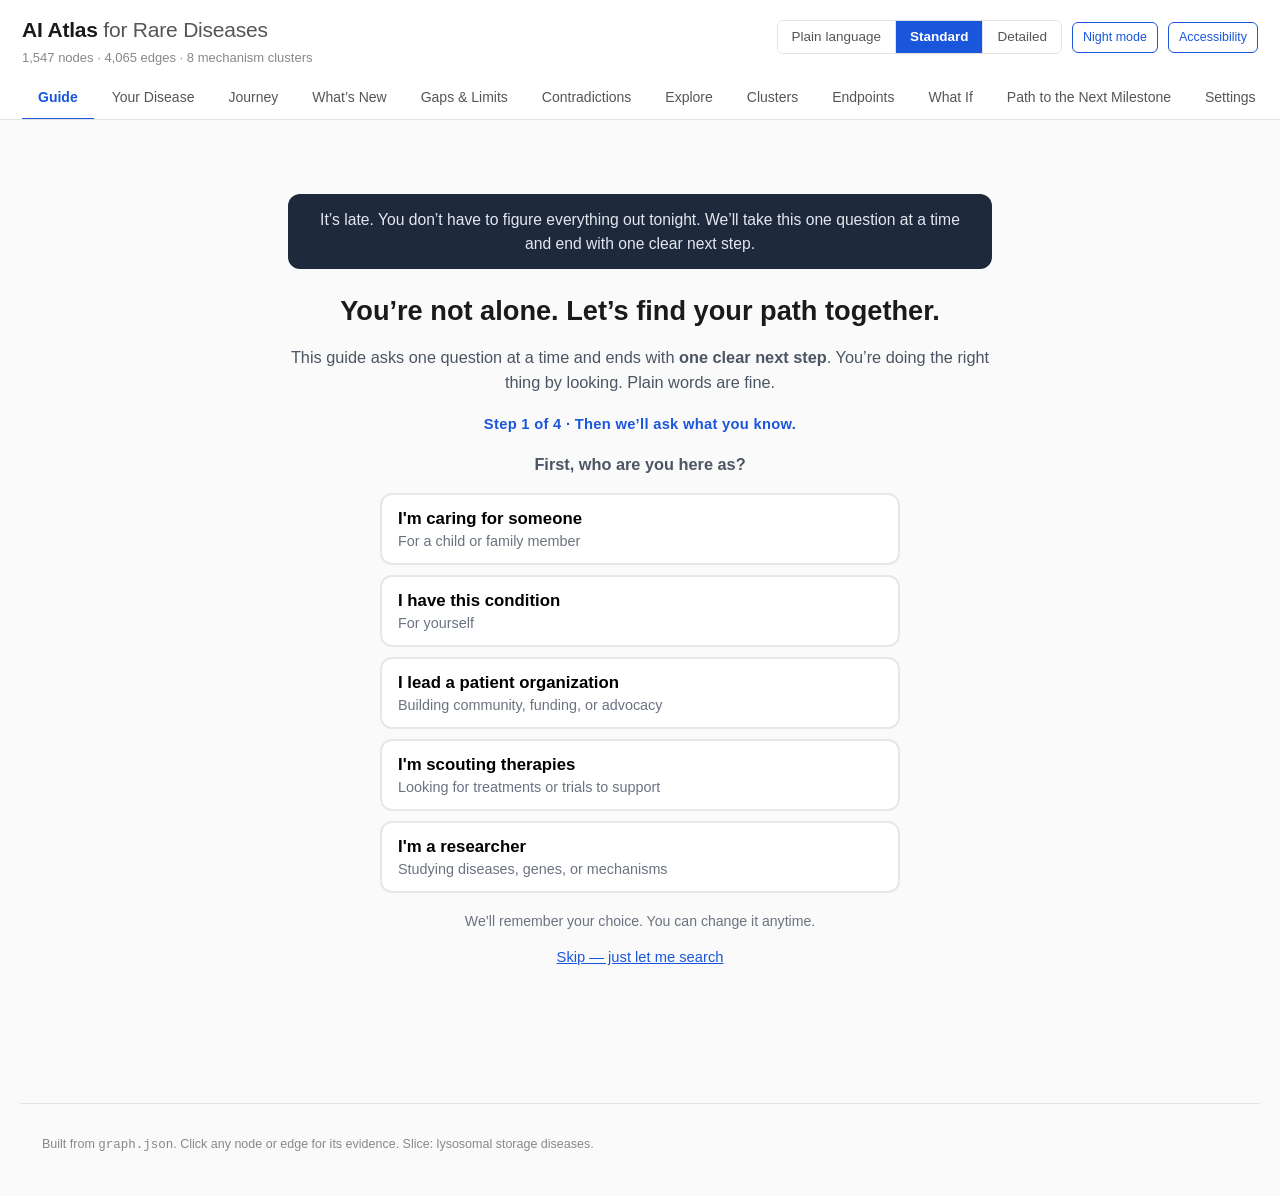
==== commit 95e2d54b: "feat: shared disease context across tabs; remove researcher-mode gate — all 12 tabs visible to every" ====
--- a/site/index.html
+++ b/site/index.html
@@ -32,11 +32,11 @@
     <button type="button" role="tab" id="tab-recent" data-tab="recent" aria-controls="view-recent" aria-selected="false">What&rsquo;s New</button>
     <button type="button" role="tab" id="tab-gaps" data-tab="gaps" aria-controls="view-gaps" aria-selected="false">Gaps &amp; Limits</button>
     <button type="button" role="tab" id="tab-contradictions" data-tab="contradictions" aria-controls="view-contradictions" aria-selected="false">Contradictions</button>
-    <button type="button" role="tab" id="tab-explore" data-tab="explore" aria-controls="view-explore" aria-selected="false" hidden>Explore</button>
-    <button type="button" role="tab" id="tab-clusters" data-tab="clusters" aria-controls="view-clusters" aria-selected="false" hidden>Clusters</button>
-    <button type="button" role="tab" id="tab-endpoints" data-tab="endpoints" aria-controls="view-endpoints" aria-selected="false" hidden>Endpoints</button>
-    <button type="button" role="tab" id="tab-whatif" data-tab="whatif" aria-controls="view-whatif" aria-selected="false" hidden>What If</button>
-    <button type="button" role="tab" id="tab-impact" data-tab="impact" aria-controls="view-impact" aria-selected="false" hidden>Path to the Next Milestone</button>
+    <button type="button" role="tab" id="tab-explore" data-tab="explore" aria-controls="view-explore" aria-selected="false">Explore</button>
+    <button type="button" role="tab" id="tab-clusters" data-tab="clusters" aria-controls="view-clusters" aria-selected="false">Clusters</button>
+    <button type="button" role="tab" id="tab-endpoints" data-tab="endpoints" aria-controls="view-endpoints" aria-selected="false">Endpoints</button>
+    <button type="button" role="tab" id="tab-whatif" data-tab="whatif" aria-controls="view-whatif" aria-selected="false">What If</button>
+    <button type="button" role="tab" id="tab-impact" data-tab="impact" aria-controls="view-impact" aria-selected="false">Path to the Next Milestone</button>
     <button type="button" role="tab" id="tab-settings" data-tab="settings" aria-controls="view-settings" aria-selected="false">Settings</button>
   </nav>
 </header>
@@ -127,22 +127,21 @@
   </section>
 
   <!-- ============ JOURNEY ============ -->
+  <!-- Build 4: state-based navigator. Pick where you are; see only the
+       next 2-3 relevant steps, including pauses and dead ends. -->
   <section id="view-journey" class="view" role="tabpanel" tabindex="0" aria-labelledby="tab-journey" hidden>
-    <p class="section-lede">One family's path through the atlas: Maria is a mother whose child has Sanfilippo syndrome type A, the patient leader in this challenge. Her journey is the example &mdash; use &ldquo;Build a journey&rdquo; to trace any of the 16 diseases.</p>
-    <div class="stepper-bar">
-      <button id="prevStep" class="btn">&larr; Prev</button>
-      <span id="stepCount" class="step-count">Step 1 of 8</span>
-      <button id="nextStep" class="btn">Next &rarr;</button>
-      <button id="buildJourneyBtn" class="btn" style="margin-left:auto">Build a journey for another disease</button>
-    </div>
-    <div id="journeyBuilder" class="journey-builder" hidden></div>
-    <div id="stepDots" class="step-dots" role="tablist" aria-label="Journey steps"></div>
-    <div class="journey-grid">
-      <div class="canvas-wrap small">
-        <div id="journeyNetwork" aria-label="Journey path canvas"></div>
-      </div>
-      <aside id="stepPanel" class="panel journey-panel"></aside>
-    </div>
+    <p class="section-lede">Every family is at a different place. Choose where you are right now, and you will see only the next two or three things that matter from here &mdash; nothing more, and in no fixed order. Steps link into real atlas data wherever it exists; anything not recorded says so.</p>
+    <div class="action-head journey-disease-row">
+      <label for="journeyDisease" class="control-label">Disease</label>
+      <select id="journeyDisease"></select>
+    </div>
+    <details class="card journey-example">
+      <summary><strong>See one family&rsquo;s path</strong> <span class="item-sub">&mdash; Maria and Sanfilippo syndrome type A</span></summary>
+      <div id="mariaPath"></div>
+    </details>
+    <h2 class="subhead journey-q" id="journeyQ" tabindex="-1">Where are you right now?</h2>
+    <div id="journeyStates" class="journey-states" role="radiogroup" aria-label="Your current situation"></div>
+    <div id="journeySteps" class="cards journey-steps" aria-live="polite"></div>
   </section>
 
   <!-- ============ 10x IMPACT (Path to the Next Milestone) ============ -->
@@ -191,14 +190,8 @@
   <section id="view-settings" class="view" role="tabpanel" tabindex="0" aria-labelledby="tab-settings" hidden>
     <h2 class="subhead">Settings</h2>
     <div class="card settings-card">
-      <label class="switch-row" for="researchToggle">
-        <span><strong>Show research tools</strong><br>
-          <span class="item-sub">Parent mode (default) keeps the calm, plain-language views. Researcher mode adds Explore, Clusters, Endpoints, What If, and Path to the Next Milestone.</span>
-        </span>
-        <input type="checkbox" id="researchToggle" role="switch" aria-label="Show research tools">
-      </label>
-    </div>
-    <p class="section-lede" id="modeNote"></p>
+      <p class="section-lede">All twelve tabs are visible to everyone — Guide, Your Disease, Journey, What&rsquo;s New, Gaps &amp; Limits, Contradictions, Explore, Clusters, Endpoints, What If, Path to the Next Milestone, and these Settings. Night mode, reading level, and accessibility live in the header above.</p>
+    </div>
   </section>
 </main>
 
@@ -207,26 +200,6 @@
 </footer>
 
 <div id="glossTip" class="gloss-tip" role="tooltip" aria-live="polite" hidden></div>
-
-<!-- First-visit mode prompt (non-blocking) -->
-<div id="modePrompt" class="mode-prompt" role="dialog" aria-label="Choose how you use the atlas" hidden>
-  <p class="mode-q">Are you caring for someone, or doing research?</p>
-  <div class="btn-row">
-    <button type="button" class="btn primary" data-mode-choice="parent">Caring for someone</button>
-    <button type="button" class="btn" data-mode-choice="researcher">Doing research</button>
-    <button type="button" class="btn ghost" data-mode-choice="dismiss">Not now</button>
-  </div>
-</div>
-
-<!-- Gentle prompt when a parent-mode visitor requests a research tool -->
-<div id="researchPrompt" class="mode-prompt" role="dialog" aria-label="This is a research tool" hidden>
-  <p class="mode-q" id="researchPromptText">This is a research tool.</p>
-  <p class="item-sub">Researcher mode adds Explore, Clusters, Endpoints, What If, and Path to the Next Milestone.</p>
-  <div class="btn-row">
-    <button type="button" class="btn primary" id="researchPromptEnable">Turn on researcher mode</button>
-    <button type="button" class="btn ghost" id="researchPromptStay">Stay in parent mode</button>
-  </div>
-</div>
 
 <script src="app.js"></script>
 <script src="views.js"></script>
--- a/site/styles.css
+++ b/site/styles.css
@@ -310,6 +310,32 @@
 .limit-callout strong { color: #991b1b; }
 
 /* 10x impact tab */
+/* ---------------- Build 4: state-based journey navigator ---------------- */
+.journey-disease-row { margin-bottom: 14px; }
+.journey-example { padding: 12px 16px; margin-bottom: 18px; }
+.journey-example summary { cursor: pointer; font-size: 15px; }
+.journey-example summary:focus-visible { outline: 2px solid var(--accent); outline-offset: 2px; }
+.maria-intro { margin: 12px 0; }
+.maria-state { border-left: 3px solid var(--accent); padding: 2px 0 2px 12px; margin: 12px 0; }
+.maria-state h3 { margin: 0 0 4px; font-size: 14px; }
+.maria-state p { margin: 0; color: var(--ink-soft); font-size: 14px; }
+.journey-q { font-size: 17px; margin: 6px 0 12px; }
+.journey-states { display: grid; grid-template-columns: repeat(auto-fill, minmax(210px, 1fr)); gap: 10px; margin-bottom: 16px; }
+.jstate { text-align: left; padding: 14px; border: 1.5px solid var(--line); border-radius: var(--radius); background: var(--surface); cursor: pointer; font: inherit; color: inherit; }
+.jstate .js-label { display: block; font-weight: 650; font-size: 15px; margin-bottom: 4px; }
+.jstate .js-sub { color: var(--ink-soft); font-size: 13px; }
+.jstate:hover { border-color: var(--accent); }
+.jstate[aria-checked="true"] { border-color: var(--accent); background: var(--accent-soft); }
+.jstate:focus-visible { outline: 2px solid var(--accent); outline-offset: 2px; }
+.journey-steps { margin-bottom: 16px; }
+.jstep h2 { font-size: 15px; margin-top: 8px; }
+.jstep p { color: var(--ink-soft); }
+.j-pause { border-left: 4px solid #9db4e8; }
+.j-deadend { border-left: 4px solid var(--contradict); }
+.j-badge-pause { background: #e8effc; color: #1a56db; }
+.jlist { margin: 8px 0; padding-left: 20px; color: var(--ink-soft); font-size: 13.5px; }
+.jlist li { margin: 4px 0; }
+.jlist a { color: var(--accent); }
 .impact-wrap { max-width: 900px; }
 .gantt { margin: 18px 0; }
 .gantt-row { display: flex; align-items: center; margin: 8px 0; gap: 10px; }
@@ -436,6 +462,36 @@
 .gloss-tip p { margin: 6px 0 10px; }
 .gloss-tip .btn { border-color: #fff; color: #fff; background: transparent; }
 
+/* ---------- tier-1 tap-for-definition ---------- */
+.defterm {
+  background: none; border: none; padding: 0; margin: 0;
+  font: inherit; color: inherit; text-align: left;
+  border-bottom: 2px dotted var(--accent); cursor: pointer;
+  border-radius: 2px;
+}
+.defterm:hover { background: rgba(26, 86, 219, 0.07); }
+.defterm:focus-visible { outline: 2px solid var(--accent); outline-offset: 2px; }
+.defterm[aria-expanded="true"] { border-bottom-style: solid; }
+.defexp { display: block; }
+.defexp[hidden] { display: none; }
+.defexp-card {
+  display: block; margin: 8px 0; padding: 12px 14px;
+  background: var(--surface); border: 1px solid var(--line);
+  border-left: 3px solid var(--accent); border-radius: 8px;
+  font-size: 13.5px; line-height: 1.55; cursor: default;
+}
+.defexp-layer { display: block; margin-bottom: 8px; }
+.defexp-layer:last-of-type { margin-bottom: 10px; }
+.defexp-tag {
+  display: block; font-weight: 700; font-size: 11.5px;
+  text-transform: uppercase; letter-spacing: 0.04em;
+  color: var(--accent); margin-bottom: 2px;
+}
+@media print {
+  .defexp { display: none !important; }
+  .defterm, .gloss { border-bottom: none; cursor: text; }
+}
+
 /* ---------- accessibility panel ---------- */
 .a11y-panel { background: var(--surface); border-top: 1px solid var(--line); padding: 12px 22px; display: flex; flex-direction: column; gap: 8px; }
 .a11y-panel[hidden] { display: none; }
@@ -456,6 +512,79 @@
 body.dark .limit-callout { background: #2a1d1d; }
 body.dark .explainer { background: #232b45; border-color: #33406b; }
 body.dark .explainer-one { color: var(--ink); }
+/* Dark-mode contrast fixes: cards and callouts that used hardcoded light
+ * backgrounds/text became unreadable (pale on pale). */
+body.dark .guide-ground { background: #232b45; border-left-color: var(--accent); }
+body.dark .guide-ground p, body.dark .guide-ground strong { color: var(--ink); }
+body.dark .guide-check, body.dark .guide-cand, body.dark .guide-card,
+body.dark .guide-org, body.dark .guide-compare-shared, body.dark .guide-compare-card,
+body.dark .chip { background: var(--surface); border-color: var(--line); color: var(--ink); }
+body.dark .guide-compare { background: #1a1e26; border-color: var(--line); }
+body.dark .guide-cand strong, body.dark .guide-card strong { color: var(--ink); }
+body.dark .guide-sub, body.dark .guide-cand-ph, body.dark .guide-compare-diff { color: var(--ink-soft); }
+body.dark .guide-fine, body.dark .guide-alt, body.dark .guide-examples,
+body.dark .guide-card span:last-child { color: var(--ink-faint); }
+/* Full dark-mode audit fixes: every remaining light-background component. */
+body.dark .fayuvi-alert { background: #1e2a4a; border-color: #33406b; }
+body.dark .fayuvi-alert strong { color: #9db9f7; }
+body.dark .fayuvi-alert, body.dark .excluded-list li { color: var(--ink); }
+body.dark .syn-list li { background: #2e323c; color: var(--ink); }
+body.dark .ep-caveat-banner { background: #3a2f16; border-color: #6b5a2e; color: var(--ink); }
+body.dark .ep-caveat-banner strong { color: #f2c94c; }
+body.dark .ep-deriv { color: var(--ink-faint); }
+body.dark .ep-chip { background: #232b45; border-color: #33406b; color: var(--ink); }
+body.dark table.ep-matrix th, body.dark table.ep-matrix td { border-color: #2e323c; background: var(--surface); color: var(--ink); }
+body.dark table.ep-matrix th:first-child, body.dark table.ep-matrix td:first-child { background: #1a1e26; }
+body.dark table.ep-matrix td.on { background: #123a33; color: #7fe0c3; }
+body.dark table.ep-matrix thead th { background: #1a1e26; color: var(--ink-soft); }
+body.dark .wi-item { background: var(--surface); border-color: var(--line); }
+body.dark .wi-item strong { color: var(--ink); }
+body.dark .wi-item { color: var(--ink-soft); }
+body.dark .limit-callout { background: #2a1d1d; color: #e8a0a0; border-left-color: #d97777; }
+body.dark .limit-callout strong { color: #f0b0b0; }
+body.dark .wi-note { background: var(--surface); border: 1px solid var(--line); color: var(--ink-soft); }
+body.dark .guide-action-card { background: #3a2f16; border-color: #b45309; }
+body.dark .guide-action-card .guide-sub, body.dark .guide-action-card .guide-fine,
+body.dark .guide-action-card .guide-list { color: var(--ink); }
+body.dark .guide-otherpaths { background: var(--surface); border-color: var(--line); }
+body.dark .guide-otherpaths summary { color: var(--ink); }
+body.dark .guide-op-sub { color: var(--ink-faint); }
+/* Catch-all: every remaining hardcoded light background / dark text in the sheet. */
+body.dark .badge { background: #2e323c; color: var(--ink); }
+body.dark .badge.conf-high { background: #123a2b; color: #7fe0a8; }
+body.dark .badge.conf-medium { background: #3a2f16; color: #f2c94c; }
+body.dark .badge.conf-low { background: #2e323c; color: var(--ink-soft); }
+body.dark .badge.warn { background: #3a1d1d; color: #f0a0a0; }
+body.dark .status.recruiting { background: #123a2b; color: #7fe0a8; }
+body.dark .status.notrecruiting { background: #2e323c; color: var(--ink-soft); }
+body.dark .dot.done { background: #2e323c; color: var(--ink); }
+body.dark .j-badge-pause { background: #232b45; color: #9db9f7; }
+body.dark .gantt-track { background: #2e323c; }
+body.dark .gantt-bar.baseline { background: #5b6472; }
+body.dark .compare-table th, body.dark .compare-table td { border-color: #2e323c; }
+body.dark .compare-table thead th { background: #1a1e26; color: var(--ink); }
+body.dark .compare-table td { color: var(--ink-soft); }
+body.dark .compare-table td.wi-unknown { background: #2a2415; color: var(--ink-faint); }
+body.dark .guide-nextstep { background: #3a2f16; border-color: #6b5a2e; color: var(--ink); }
+body.dark .guide-org p { color: var(--ink-soft); }
+body.dark .verified { background: #123a2b; color: #7fe0a8; }
+body.dark .guide-safety { background: #1a1e26; color: var(--ink-soft); }
+body.dark .guide-trial { background: var(--surface); border-color: var(--line); }
+body.dark .guide-trial strong { color: var(--ink); }
+body.dark .guide-trial { color: var(--ink-soft); }
+body.dark .guide-trial-meta { color: #9db9f7; }
+body.dark .guide-honesty { background: #2e2118; border-color: #6b4a2e; color: var(--ink); }
+body.dark .guide-conn { background: var(--surface); border-color: var(--line); }
+body.dark .guide-conn strong { color: var(--ink); }
+body.dark .guide-conn { color: var(--ink-soft); }
+body.dark .ep-caveat { background: #3a2f16; border-left-color: #e0a82e; color: var(--ink); }
+body.dark .guide-role { background: var(--surface); border-color: var(--line); color: var(--ink); }
+body.dark .guide-role span, body.dark .guide-role small { color: var(--ink-soft); }
+body.dark .guide-role[aria-checked="true"] { border-color: var(--accent); background: #232b45; }
+body.dark .guide-role strong { color: var(--ink); }
+body.dark .ref { color: var(--ink-faint); }
+body.dark .guide-compare-why { color: #9db9f7; }
+body.dark .guide-cand-n { color: #9db9f7; }
 
 /* ---------- mobile pass (2am phone) ---------- */
 @media (max-width: 700px) {
@@ -518,6 +647,8 @@
 .guide-body { max-width: 760px; margin: 0 auto; padding: 8px 16px 48px; }
 .guide-hero { text-align: center; padding: 48px 12px 32px; }
 .guide-h { font-size: 1.7rem; line-height: 1.3; margin: 0 0 12px; font-weight: 700; }
+/* Programmatic focus target for screen readers on step change — never show a focus box. */
+.guide-h:focus { outline: none; }
 .guide-h .hl { color: #1a56db; }
 .guide-sub { color: #4b5563; font-size: 1.02rem; line-height: 1.55; }
 .guide-night { background: #1e293b; color: #e2e8f0; border-radius: 12px; padding: 14px 18px; margin-bottom: 24px; font-size: .98rem; line-height: 1.5; }
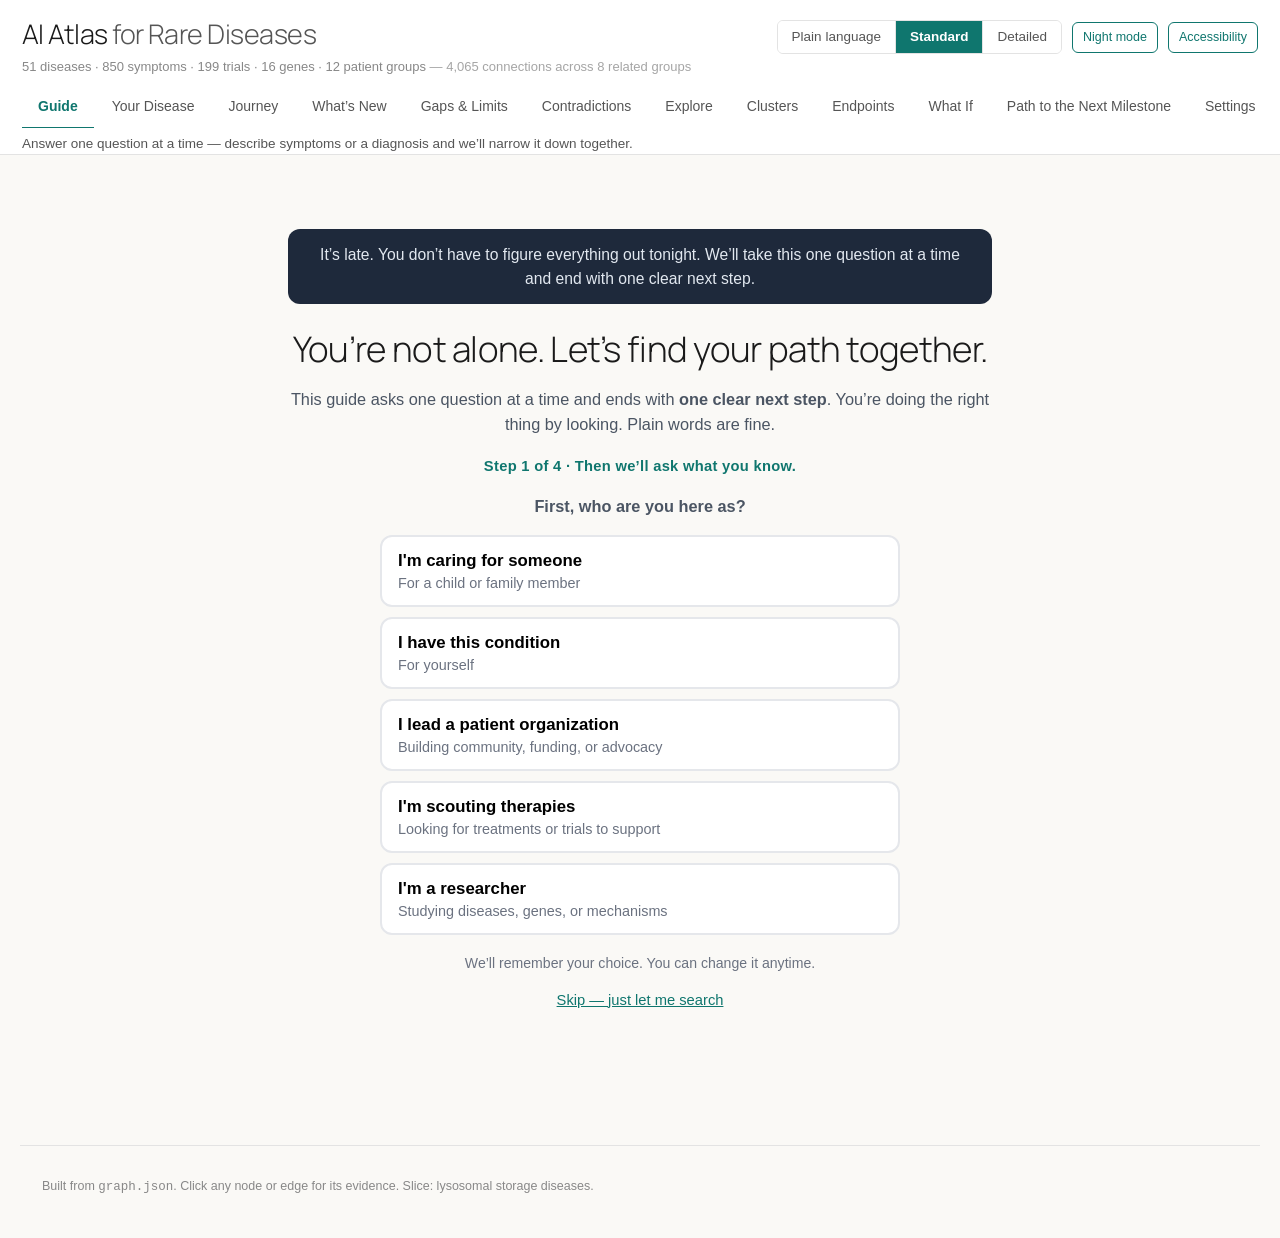
==== commit 3ce2d1e0: "Polish: UI views and styles (watchdog commit)" ====
--- a/site/index.html
+++ b/site/index.html
@@ -39,6 +39,7 @@
     <button type="button" role="tab" id="tab-impact" data-tab="impact" aria-controls="view-impact" aria-selected="false">Path to the Next Milestone</button>
     <button type="button" role="tab" id="tab-settings" data-tab="settings" aria-controls="view-settings" aria-selected="false">Settings</button>
   </nav>
+  <p class="tab-desc" id="tabDesc" aria-live="polite"></p>
 </header>
 
 <main>
--- a/site/styles.css
+++ b/site/styles.css
@@ -1,17 +1,26 @@
-/* Low-ink design: light background, thin borders, one accent color, system fonts. */
+/* Low-ink design: light background, thin borders, one accent color. */
+/* Self-hosted display face: Manrope variable (200-800), big headings at light weights. */
+@font-face {
+  font-family: "Manrope";
+  src: url("fonts/manrope.ttf") format("truetype");
+  font-weight: 200 800;
+  font-style: normal;
+  font-display: swap;
+}
 :root {
-  --bg: #fafafa;
+  --bg: #faf9f6;
   --surface: #ffffff;
   --ink: #1a1a1a;
   --ink-soft: #555;
   --ink-faint: #888;
   --line: #e3e3e3;
-  --accent: #1a56db;
-  --accent-soft: #e8effc;
+  --accent: #0f766e;
+  --accent-soft: #e6f4f2;
   --warn: #b45309;
   --contradict: #b91c1c;
   --radius: 6px;
   --font: -apple-system, BlinkMacSystemFont, "Segoe UI", Roboto, Helvetica, Arial, sans-serif;
+  --font-display: "Manrope", -apple-system, BlinkMacSystemFont, "Segoe UI", Roboto, Helvetica, Arial, sans-serif;
 }
 
 * { box-sizing: border-box; }
@@ -32,9 +41,10 @@
   padding: 14px 22px 0;
 }
 
-.brand h1 { margin: 0; font-size: 21px; font-weight: 650; letter-spacing: -0.01em; }
-.brand h1 .thin { font-weight: 400; color: var(--ink-soft); }
+.brand h1 { margin: 0; font-family: var(--font-display); font-size: 27px; font-weight: 300; letter-spacing: -0.02em; }
+.brand h1 .thin { font-weight: 300; color: var(--ink-soft); }
 .tagline { margin: 2px 0 10px; color: var(--ink-faint); font-size: 13px; }
+.tagline .meta-sub { color: var(--ink-faint); opacity: .75; }
 
 .tabs { display: flex; gap: 2px; }
 .tabs button {
@@ -54,6 +64,7 @@
   border-bottom-color: var(--accent);
   font-weight: 600;
 }
+.tab-desc { margin: 6px 0 0; color: var(--ink-soft); font-size: 13.5px; min-height: 1.4em; }
 
 /* ---------- mode: settings, prompts, subway legend ---------- */
 
@@ -170,7 +181,7 @@
   font-size: 14px;
 }
 .panel-hint { color: var(--ink-faint); margin: 0; }
-.panel h2 { margin: 0 0 4px; font-size: 18px; }
+.panel h2 { margin: 0 0 4px; font-family: var(--font-display); font-size: 21px; font-weight: 500; letter-spacing: -0.01em; }
 .panel h3 { font-size: 13px; text-transform: uppercase; letter-spacing: 0.05em; color: var(--ink-faint); margin: 16px 0 6px; }
 .badge {
   display: inline-block;
@@ -213,7 +224,7 @@
   border-radius: var(--radius);
   padding: 16px;
 }
-.card h2 { margin: 0 0 4px; font-size: 16px; }
+.card h2 { margin: 0 0 4px; font-family: var(--font-display); font-size: 18px; font-weight: 500; letter-spacing: -0.01em; }
 .card .count { color: var(--ink-faint); font-size: 13px; margin-bottom: 8px; }
 .card p { margin: 6px 0; font-size: 13.5px; color: var(--ink-soft); }
 .card .kv-line { font-size: 13.5px; margin: 6px 0; }
@@ -246,7 +257,7 @@
   background: var(--surface); border: 1px solid var(--line);
   border-radius: var(--radius); padding: 16px;
 }
-.action-card h2 { margin: 0 0 8px; font-size: 16px; }
+.action-card h2 { margin: 0 0 8px; font-family: var(--font-display); font-size: 19px; font-weight: 500; letter-spacing: -0.01em; }
 .action-item { border-top: 1px solid var(--line); padding: 10px 0; font-size: 13.5px; }
 .action-item:first-of-type { border-top: 0; padding-top: 2px; }
 .action-item .item-title { font-weight: 600; }
@@ -332,7 +343,7 @@
 .jstep p { color: var(--ink-soft); }
 .j-pause { border-left: 4px solid #9db4e8; }
 .j-deadend { border-left: 4px solid var(--contradict); }
-.j-badge-pause { background: #e8effc; color: #1a56db; }
+.j-badge-pause { background: var(--accent-soft); color: var(--accent); }
 .jlist { margin: 8px 0; padding-left: 20px; color: var(--ink-soft); font-size: 13.5px; }
 .jlist li { margin: 4px 0; }
 .jlist a { color: var(--accent); }
@@ -349,7 +360,7 @@
 .assume-list li { margin: 6px 0; }
 .fayuvi-alert {
   margin: 12px 0; padding: 12px 14px; border-radius: 8px;
-  background: #eff6ff; border: 1px solid #bfdbfe; font-size: 14px;
+  background: var(--accent-soft); border: 1px solid #bfe0da; font-size: 14px;
 }
 .fayuvi-alert strong { color: #1e40af; }
 .excluded-list li { margin: 5px 0; }
@@ -389,7 +400,7 @@
 .small-quote { font-size: 13px; margin: 8px 0 0; }
 
 /* ---------- explainer cards ---------- */
-.explainer { background: var(--accent-soft); border: 1px solid #c9d9f7; border-radius: var(--radius); padding: 12px 14px; margin-bottom: 12px; }
+.explainer { background: var(--accent-soft); border: 1px solid #bfe0da; border-radius: var(--radius); padding: 12px 14px; margin-bottom: 12px; }
 .explainer h3 { margin: 0 0 6px !important; }
 .explainer-one { font-size: 15px; font-weight: 600; margin: 0 0 8px; color: var(--ink); }
 .explainer p { font-size: 13.5px; margin: 6px 0; color: var(--ink-soft); }
@@ -504,7 +515,7 @@
 /* ---------- night mode ---------- */
 body.dark {
   --bg: #16181d; --surface: #1e2128; --ink: #e8eaf0; --ink-soft: #b9bdc9;
-  --ink-faint: #8a8f9e; --line: #2e323c; --accent: #7aa2f7; --accent-soft: #232b45;
+  --ink-faint: #8a8f9e; --line: #2e323c; --accent: #5eead4; --accent-soft: #143b38;
 }
 body.dark .sug .sug-name { color: var(--ink); }
 body.dark .thermo-track { background: #2e323c; }
@@ -526,7 +537,7 @@
 body.dark .guide-card span:last-child { color: var(--ink-faint); }
 /* Full dark-mode audit fixes: every remaining light-background component. */
 body.dark .fayuvi-alert { background: #1e2a4a; border-color: #33406b; }
-body.dark .fayuvi-alert strong { color: #9db9f7; }
+body.dark .fayuvi-alert strong { color: var(--accent); }
 body.dark .fayuvi-alert, body.dark .excluded-list li { color: var(--ink); }
 body.dark .syn-list li { background: #2e323c; color: var(--ink); }
 body.dark .ep-caveat-banner { background: #3a2f16; border-color: #6b5a2e; color: var(--ink); }
@@ -558,7 +569,7 @@
 body.dark .status.recruiting { background: #123a2b; color: #7fe0a8; }
 body.dark .status.notrecruiting { background: #2e323c; color: var(--ink-soft); }
 body.dark .dot.done { background: #2e323c; color: var(--ink); }
-body.dark .j-badge-pause { background: #232b45; color: #9db9f7; }
+body.dark .j-badge-pause { background: #232b45; color: var(--accent); }
 body.dark .gantt-track { background: #2e323c; }
 body.dark .gantt-bar.baseline { background: #5b6472; }
 body.dark .compare-table th, body.dark .compare-table td { border-color: #2e323c; }
@@ -572,7 +583,7 @@
 body.dark .guide-trial { background: var(--surface); border-color: var(--line); }
 body.dark .guide-trial strong { color: var(--ink); }
 body.dark .guide-trial { color: var(--ink-soft); }
-body.dark .guide-trial-meta { color: #9db9f7; }
+body.dark .guide-trial-meta { color: var(--accent); }
 body.dark .guide-honesty { background: #2e2118; border-color: #6b4a2e; color: var(--ink); }
 body.dark .guide-conn { background: var(--surface); border-color: var(--line); }
 body.dark .guide-conn strong { color: var(--ink); }
@@ -583,8 +594,8 @@
 body.dark .guide-role[aria-checked="true"] { border-color: var(--accent); background: #232b45; }
 body.dark .guide-role strong { color: var(--ink); }
 body.dark .ref { color: var(--ink-faint); }
-body.dark .guide-compare-why { color: #9db9f7; }
-body.dark .guide-cand-n { color: #9db9f7; }
+body.dark .guide-compare-why { color: var(--accent); }
+body.dark .guide-cand-n { color: var(--accent); }
 
 /* ---------- mobile pass (2am phone) ---------- */
 @media (max-width: 700px) {
@@ -646,35 +657,110 @@
 /* ============ GUIDE (zero-knowledge front door) ============ */
 .guide-body { max-width: 760px; margin: 0 auto; padding: 8px 16px 48px; }
 .guide-hero { text-align: center; padding: 48px 12px 32px; }
-.guide-h { font-size: 1.7rem; line-height: 1.3; margin: 0 0 12px; font-weight: 700; }
+.guide-h { font-family: var(--font-display); font-size: 2.2rem; line-height: 1.2; margin: 0 0 12px; font-weight: 300; letter-spacing: -0.02em; }
 /* Programmatic focus target for screen readers on step change — never show a focus box. */
 .guide-h:focus { outline: none; }
-.guide-h .hl { color: #1a56db; }
+.guide-h .hl { color: var(--accent); }
 .guide-sub { color: #4b5563; font-size: 1.02rem; line-height: 1.55; }
 .guide-night { background: #1e293b; color: #e2e8f0; border-radius: 12px; padding: 14px 18px; margin-bottom: 24px; font-size: .98rem; line-height: 1.5; }
 .guide-searchrow { display: flex; gap: 10px; margin: 22px 0 14px; }
 .guide-searchrow input { flex: 1; font-size: 1.05rem; padding: 14px 16px; border: 2px solid #c4c9d1; border-radius: 12px; }
-.guide-searchrow input:focus { outline: none; border-color: #1a56db; }
+.guide-searchrow input:focus { outline: none; border-color: var(--accent); }
 .guide-examples { display: flex; flex-wrap: wrap; gap: 8px; align-items: center; justify-content: center; margin-bottom: 18px; color: #6b7280; font-size: .92rem; }
 .chip { border: 1px solid #c4c9d1; background: #fff; border-radius: 999px; padding: 8px 14px; font-size: .9rem; cursor: pointer; }
-.chip:hover { border-color: #1a56db; color: #1a56db; }
+.chip:hover { border-color: var(--accent); color: var(--accent); }
 .guide-fine { color: #6b7280; font-size: .88rem; line-height: 1.5; }
 .guide-alt { margin-top: 14px; font-size: .92rem; color: #6b7280; }
 .guide-pane { padding: 12px 4px 32px; }
-.guide-back { background: none; border: none; color: #1a56db; cursor: pointer; font-size: .95rem; padding: 6px 0; }
-.guide-ground { background: #f0f6ff; border-left: 4px solid #1a56db; border-radius: 8px; padding: 14px 18px; margin: 18px 0; }
+.guide-back { background: none; border: none; color: var(--accent); cursor: pointer; font-size: .95rem; padding: 6px 0; }
+.guide-ground { background: var(--accent-soft); border-left: 4px solid var(--accent); border-radius: 8px; padding: 14px 18px; margin: 18px 0; }
 .guide-ground p { margin: 6px 0; line-height: 1.55; }
-.guide-h3 { font-size: 1.15rem; margin: 24px 0 10px; }
+.guide-h3 { font-family: var(--font-display); font-size: 1.3rem; font-weight: 500; letter-spacing: -0.01em; margin: 24px 0 10px; }
 .guide-checks { display: grid; gap: 10px; margin: 12px 0 18px; }
+.guide-phgroup { font-size: .95rem; margin: 14px 0 2px; color: var(--ink); }
+.guide-phgroup:first-child { margin-top: 4px; }
+.guide-phcount { color: var(--ink-faint); font-weight: 400; font-size: .85rem; }
 .guide-check { display: flex; gap: 10px; align-items: flex-start; background: #fff; border: 1px solid #e5e7eb; border-radius: 10px; padding: 12px 14px; cursor: pointer; font-size: 1rem; }
 .guide-check input { width: 20px; height: 20px; margin-top: 2px; }
 .guide-btnrow { display: flex; flex-wrap: wrap; gap: 10px; margin: 16px 0; }
 .guide-cands { display: grid; gap: 12px; margin: 16px 0; }
 .guide-cand { text-align: left; background: #fff; border: 2px solid #e5e7eb; border-radius: 12px; padding: 16px 18px; cursor: pointer; display: grid; gap: 6px; }
-.guide-cand:hover { border-color: #1a56db; }
-.guide-cand strong { font-size: 1.1rem; }
+.guide-cand:hover { border-color: var(--accent); }
+.guide-cand strong { font-family: var(--font-display); font-size: 1.18rem; font-weight: 600; letter-spacing: -0.01em; }
 .guide-cand-ph { color: #4b5563; font-size: .93rem; }
-.guide-cand-n { color: #1a56db; font-size: .9rem; }
+.guide-cand-n { color: var(--accent); font-size: .9rem; }
+/* Ambiguous-screen symptom filter: parents narrow the candidate list live. */
+.guide-amfilter { background: var(--accent-soft); border: 1px solid #bfe0da; border-radius: 14px; padding: 16px 18px; margin: 18px 0 4px; }
+.guide-amfilter .guide-h3 { margin-top: 0; }
+.guide-cand-m { font-size: .85rem; font-weight: 600; color: #6b7280; }
+.guide-cand-m.hit { color: var(--accent); }
+body.dark .guide-amfilter { background: #16233f; border-color: #2c4a7c; }
+body.dark .guide-cand-m { color: #9ca3af; }
+body.dark .guide-cand-m.hit { color: var(--accent); }
+/* Narrow-it-down: viewport-fixed symptom rail on the right (25% of the
+ * screen), disease list on the left. The rail is fixed to the screen — not
+ * just sticky in the list — so it stays visible while the parent scrolls
+ * through every disease. Its top edge is pinned below the site header via
+ * JS (syncRailTop), since the header height varies with viewport width. */
+.guide-amfilter-head { display: flex; justify-content: space-between; align-items: baseline; gap: 12px; }
+.guide-amfilter-head .guide-h3 { margin: 0; }
+.guide-amfilter-head .guide-link { white-space: nowrap; flex: none; }
+/* Non-matching cards collapse into a one-click expander once picks exist —
+ * still listed so nothing is missed, but out of the way. */
+.guide-cands .guide-rest { grid-column: 1 / -1; border: 1px dashed var(--line); border-radius: 12px; padding: 12px 16px; }
+.guide-rest summary { cursor: pointer; font-weight: 600; color: var(--ink-soft); }
+.guide-cands-sub { margin: 12px 0 4px; }
+.guide-amb-layout { display: block; }
+.guide-amb-main { max-width: 920px; padding-right: 16px; }
+/* Comparison prose stays narrow for readability even when cards go wide. */
+body.amb-rail .guide-compare { max-width: 680px; }
+@media (min-width: 641px) {
+  /* Two-column card grid: easier scanning for stressed parents, half the
+   * scroll depth. Single column on phones. */
+  body.amb-rail .guide-cands { grid-template-columns: repeat(2, minmax(0, 1fr)); gap: 14px; }
+}
+@media (min-width: 1025px) {
+  body.amb-rail .guide-body { margin-left: 0; margin-right: 0; max-width: none; }
+  /* Keep every row of the step clear of the fixed rail, not just the list. */
+  body.amb-rail .guide-pane { padding-right: calc(25% + 16px); }
+  .guide-amb-side {
+    position: fixed; top: 0; right: 0; bottom: 0; width: 25%;
+    z-index: 30; overflow-y: auto;
+    background: var(--surface); border-left: 1px solid var(--line);
+    padding: 20px 18px 28px;
+  }
+  .guide-amb-side .guide-amfilter { margin: 0; }
+}
+/* Below 1025px (small laptops, 200% zoom, tablets, phones) the rail is a
+ * normal static block stacked above the disease list — a clipped fixed
+ * checklist is worse than a scrolled one. No media query needed: static is
+ * the default. */
+@media print {
+  .guide-amb-side { position: static; width: auto; border-left: 0; overflow: visible; }
+  body.amb-rail .guide-body { margin: 0 auto; max-width: 760px; }
+}
+/* Real side-by-side comparison table (top 3 candidates). */
+.guide-compare-table-wrap { overflow-x: auto; margin: 18px 0 6px; }
+.guide-compare-table { border-collapse: collapse; width: 100%; min-width: 520px; font-size: .93rem; }
+.guide-compare-table caption { text-align: left; font-family: var(--font-display); font-weight: 600; padding: 0 0 10px; font-size: 1.05rem; letter-spacing: -0.01em; color: var(--ink); }
+.guide-compare-table th, .guide-compare-table td { padding: 9px 12px; border-bottom: 1px solid var(--line); }
+.guide-compare-table thead th { border-bottom: 2px solid var(--line); text-align: center; vertical-align: bottom; }
+.guide-compare-table thead th .guide-link { font-weight: 700; font-size: 1rem; }
+.guide-compare-table tbody th { text-align: left; font-weight: 500; color: var(--ink); }
+.guide-compare-table td { text-align: center; }
+.guide-compare-table td.yes { color: var(--accent); font-weight: 700; }
+.guide-compare-table td.no { color: #9ca3af; }
+.guide-compare-rowhead td { background: rgba(26,86,219,.05); font-weight: 600; font-size: .82rem; text-transform: uppercase; letter-spacing: .04em; color: var(--ink-soft); text-align: left; }
+body.dark .guide-compare-table td.yes { color: var(--accent); }
+body.dark .guide-compare-rowhead td { background: rgba(157,185,247,.08); }
+/* Text-button link inside guide fine print (e.g. "skip this check"). */
+.guide-linklike { background: none; border: none; padding: 0; color: var(--accent); text-decoration: underline; cursor: pointer; font: inherit; }
+body.dark .guide-linklike { color: var(--accent); }
+/* Closest-match banner + highlight on the ambiguous screen. */
+.guide-closest { background: var(--accent-soft); border: 1px solid #bfe0da; border-radius: 12px; padding: 12px 16px; margin-bottom: 12px; font-size: 1.02rem; }
+.guide-cand.top { border-color: var(--accent); box-shadow: 0 0 0 1px var(--accent); }
+body.dark .guide-closest { background: var(--accent-soft); border-color: #2a5a55; }
+body.dark .guide-cand.top { border-color: var(--accent); box-shadow: 0 0 0 1px var(--accent); }
 /* Symptom comparison (Build B): calm, roomy, one idea per card. */
 .guide-compare { background: #f8fafc; border: 1px solid #e2e8f0; border-radius: 14px; padding: 18px; margin: 18px 0; }
 .guide-compare-shared { background: #fff; border: 1px solid #e2e8f0; border-radius: 10px; padding: 12px 14px; margin: 10px 0 14px; font-size: .95rem; line-height: 1.55; }
@@ -687,7 +773,7 @@
 .guide-nextstep { background: #fefce8; border: 1px solid #fde68a; border-radius: 10px; padding: 14px 18px; margin: 16px 0; line-height: 1.55; }
 .guide-cards { display: grid; grid-template-columns: 1fr 1fr; gap: 12px; margin: 14px 0 20px; }
 .guide-card { display: grid; gap: 6px; text-align: left; background: #fff; border: 2px solid #e5e7eb; border-radius: 14px; padding: 18px; cursor: pointer; }
-.guide-card:hover { border-color: #1a56db; }
+.guide-card:hover { border-color: var(--accent); }
 .gc-emoji { font-size: 1.6rem; }
 .guide-card strong { font-size: 1.05rem; }
 .guide-card span:last-child { color: #6b7280; font-size: .9rem; }
@@ -700,7 +786,7 @@
 .guide-list li { margin-bottom: 8px; }
 .guide-trial { background: #fff; border: 1px solid #e5e7eb; border-radius: 12px; padding: 16px 18px; margin: 12px 0; }
 .guide-trial strong { display: block; margin-bottom: 4px; }
-.guide-trial-meta { color: #1a56db; font-size: .88rem; display: block; margin-bottom: 6px; }
+.guide-trial-meta { color: var(--accent); font-size: .88rem; display: block; margin-bottom: 6px; }
 .guide-honesty { background: #fff7ed; border: 1px solid #fed7aa; border-radius: 10px; padding: 14px 18px; margin: 20px 0; line-height: 1.6; }
 .guide-conn { background: #fff; border: 1px solid #e5e7eb; border-radius: 12px; padding: 16px 18px; margin: 12px 0; }
 .guide-conn strong { font-size: 1.05rem; }
@@ -719,7 +805,7 @@
 .ep-caveat-banner { background: #fff7e6; border: 1px solid #f0d48a; border-radius: 8px; padding: 0.7rem 0.9rem; margin: 0 0 1rem; font-size: 0.95rem; }
 .ep-deriv { font-size: 0.82rem; color: #5b6472; font-style: italic; }
 .ep-chips { display: flex; flex-wrap: wrap; gap: 6px; margin: 6px 0; }
-.ep-chip { background: #eef4ff; border: 1px solid #c9dcff; border-radius: 20px; padding: 2px 10px; font-size: 0.82rem; cursor: default; }
+.ep-chip { background: var(--accent-soft); border: 1px solid #bfe0da; border-radius: 20px; padding: 2px 10px; font-size: 0.82rem; cursor: default; }
 .ep-caveat { background: #fff7e6; border-left: 3px solid #e0a82e; padding: 0.4rem 0.7rem; border-radius: 0 6px 6px 0; }
 .ep-card h2 { font-size: 15px; }
 .ep-pick { font-size: 1rem; padding: 0.5rem; border-radius: 6px; border: 1px solid #c9cfd8; max-width: 100%; }
@@ -731,23 +817,23 @@
 table.ep-matrix thead th { background: #f4f6fa; font-size: 0.72rem; }
 
 /* Guide redesign (Build 2, 2026-10-03): guided conversation styles. */
-.guide-step { color: #1a56db; font-weight: 700; font-size: .92rem; letter-spacing: .02em; margin: 18px 0 8px; }
+.guide-step { color: var(--accent); font-weight: 700; font-size: .92rem; letter-spacing: .02em; margin: 18px 0 8px; }
 .guide-hero .guide-step { text-align: center; }
 .guide-roles { display: grid; gap: 10px; margin: 16px auto 18px; max-width: 520px; text-align: left; }
 .guide-role { text-align: left; background: #fff; border: 2px solid #e5e7eb; border-radius: 12px; padding: 14px 16px; cursor: pointer; display: grid; gap: 4px; font-size: 1rem; }
-.guide-role:hover { border-color: #1a56db; }
-.guide-role[aria-checked="true"] { border-color: #1a56db; background: #f0f6ff; }
+.guide-role:hover { border-color: var(--accent); }
+.guide-role[aria-checked="true"] { border-color: var(--accent); background: var(--accent-soft); }
 .guide-role strong { font-size: 1.05rem; }
 .guide-role span { color: #6b7280; font-size: .9rem; }
 .guide-roleline { color: #6b7280; font-size: .9rem; margin: 4px 0 14px; }
-.guide-link { background: none; border: none; color: #1a56db; cursor: pointer; font-size: inherit; padding: 0; text-decoration: underline; }
+.guide-link { background: none; border: none; color: var(--accent); cursor: pointer; font-size: inherit; padding: 0; text-decoration: underline; }
 .guide-hint { color: #b45309; font-size: .92rem; margin: 8px 0 0; }
 .guide-action-card { background: #fefce8; border: 2px solid #f59e0b; border-radius: 14px; padding: 18px 20px; margin: 18px 0; line-height: 1.6; }
 .guide-action-card .guide-sub { margin: 8px 0; }
 .guide-action-card .guide-btnrow { margin: 12px 0 4px; }
 .guide-otherpaths { margin: 22px 0; border: 1px solid #e5e7eb; border-radius: 12px; padding: 4px 16px; background: #fff; }
 .guide-otherpaths summary { cursor: pointer; font-weight: 700; padding: 12px 0; font-size: 1.03rem; }
-.guide-otherpaths summary:focus { outline: 2px solid #1a56db; outline-offset: 2px; border-radius: 6px; }
+.guide-otherpaths summary:focus { outline: 2px solid var(--accent); outline-offset: 2px; border-radius: 6px; }
 .guide-otherpaths-btns { display: grid; gap: 10px; margin: 4px 0 16px; }
 .guide-op-sub { color: #6b7280; font-size: .88rem; }
 .guide-otherpaths-btns .btn { justify-self: start; }
@@ -756,7 +842,7 @@
 /* ============ Build 3: "Your Disease" page (urgency-ordered) ============ */
 .status-banner {
   background: var(--accent-soft);
-  border: 1px solid #bfdbfe;
+  border: 1px solid #bfe0da;
   border-left: 4px solid var(--accent);
   border-radius: var(--radius);
   padding: 12px 16px;
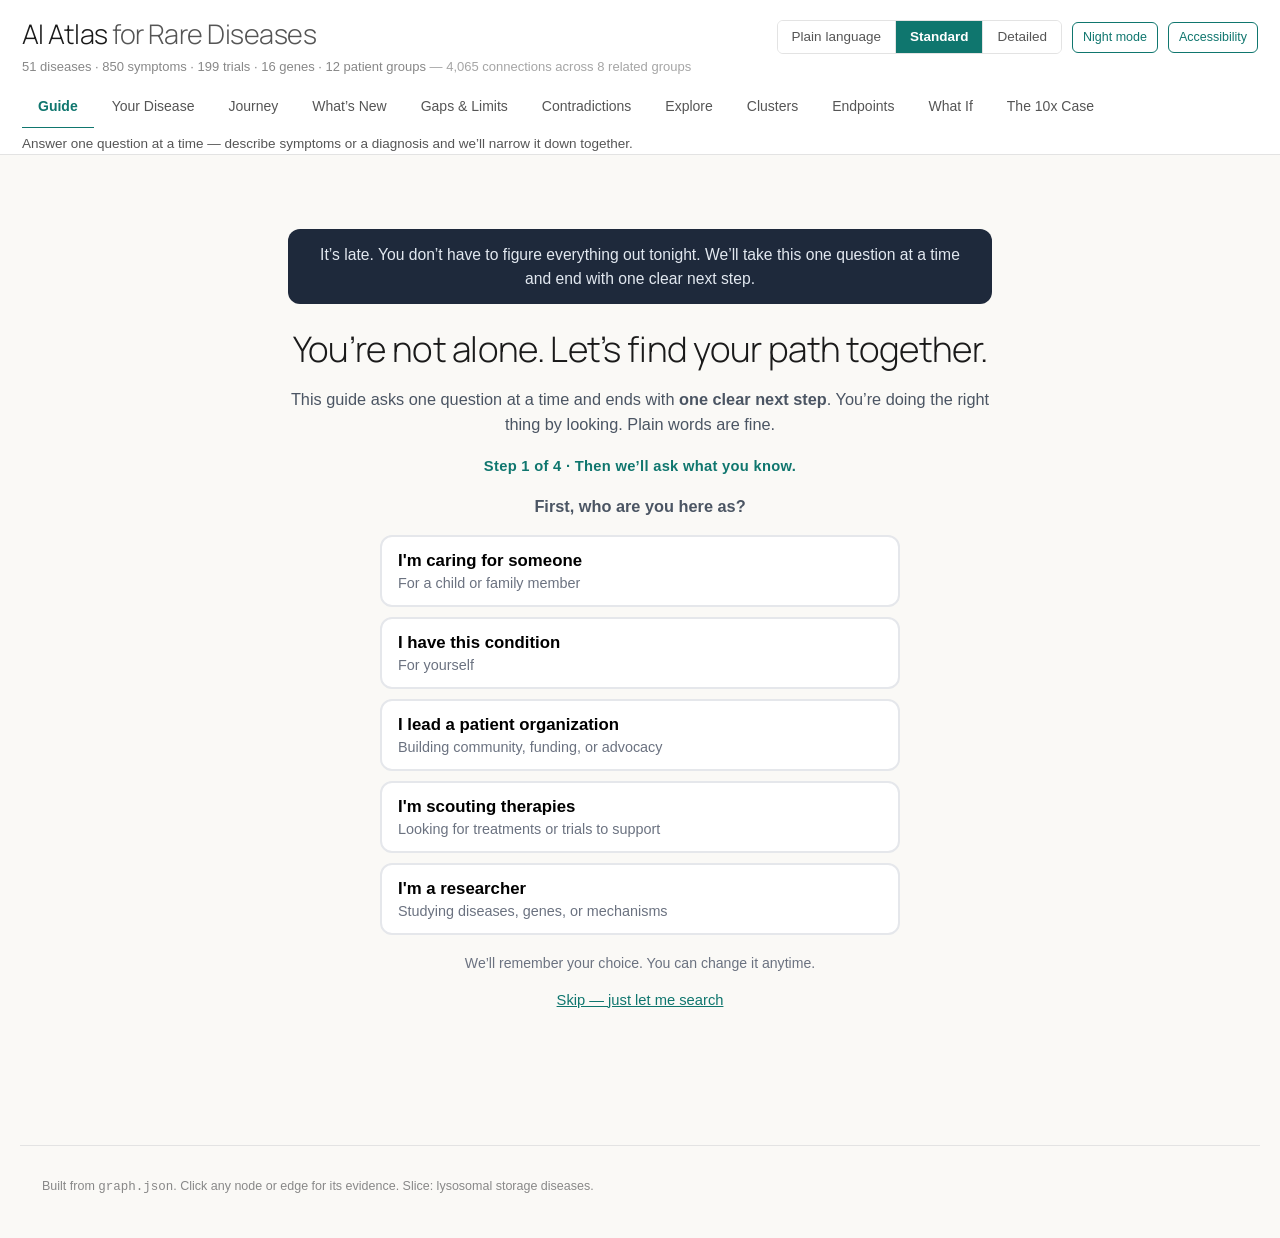
==== commit c5fba447: "What If: disease picker + clickable graph links; Endpoints plain intro; 10x explained; Settings tab " ====
--- a/site/index.html
+++ b/site/index.html
@@ -36,8 +36,7 @@
     <button type="button" role="tab" id="tab-clusters" data-tab="clusters" aria-controls="view-clusters" aria-selected="false">Clusters</button>
     <button type="button" role="tab" id="tab-endpoints" data-tab="endpoints" aria-controls="view-endpoints" aria-selected="false">Endpoints</button>
     <button type="button" role="tab" id="tab-whatif" data-tab="whatif" aria-controls="view-whatif" aria-selected="false">What If</button>
-    <button type="button" role="tab" id="tab-impact" data-tab="impact" aria-controls="view-impact" aria-selected="false">Path to the Next Milestone</button>
-    <button type="button" role="tab" id="tab-settings" data-tab="settings" aria-controls="view-settings" aria-selected="false">Settings</button>
+    <button type="button" role="tab" id="tab-impact" data-tab="impact" aria-controls="view-impact" aria-selected="false">The 10x Case</button>
   </nav>
   <p class="tab-desc" id="tabDesc" aria-live="polite"></p>
 </header>
@@ -66,6 +65,10 @@
       <label class="check" title="Show only literature edges from randomized trials or meta-analyses"><input type="checkbox" id="strongOnly"> RCT or stronger</label>
       <span id="viewStats" class="view-stats" aria-live="polite"></span>
     </div>
+    <details class="typefilter">
+      <summary>Show / hide entry types</summary>
+      <div id="typeToggles" class="type-toggles"></div>
+    </details>
     <div class="explore-grid">
       <div class="canvas-wrap">
         <div id="network" role="img" aria-label="Knowledge graph canvas. Use the search to explore nodes and connections."></div>
@@ -79,7 +82,7 @@
 
   <!-- ============ CLUSTERS ============ -->
   <section id="view-clusters" class="view" role="tabpanel" tabindex="0" aria-labelledby="tab-clusters" hidden>
-    <p class="section-lede">Disease groups that share a reusable mechanism &mdash; the unit of cross-disease learning.</p>
+    <p class="section-lede">Diseases that break the same thing in the body. When one gets a treatment, a registry, or a study design, the others in its group can often reuse it &mdash; that is why the atlas groups them.</p>
     <div id="clusterCards" class="cards"></div>
     <hr class="section-div">
     <h2 class="subhead">Compare diseases</h2>
@@ -187,13 +190,6 @@
     <div id="endpointsBody"></div>
   </section>
 
-  <!-- ============ SETTINGS ============ -->
-  <section id="view-settings" class="view" role="tabpanel" tabindex="0" aria-labelledby="tab-settings" hidden>
-    <h2 class="subhead">Settings</h2>
-    <div class="card settings-card">
-      <p class="section-lede">All twelve tabs are visible to everyone — Guide, Your Disease, Journey, What&rsquo;s New, Gaps &amp; Limits, Contradictions, Explore, Clusters, Endpoints, What If, Path to the Next Milestone, and these Settings. Night mode, reading level, and accessibility live in the header above.</p>
-    </div>
-  </section>
 </main>
 
 <footer>
--- a/site/styles.css
+++ b/site/styles.css
@@ -65,6 +65,15 @@
   font-weight: 600;
 }
 .tab-desc { margin: 6px 0 0; color: var(--ink-soft); font-size: 13.5px; min-height: 1.4em; }
+.typefilter { margin: 8px 0 12px; }
+.typefilter summary { cursor: pointer; color: var(--ink-soft); font-size: 13.5px; }
+.type-toggles { display: flex; flex-wrap: wrap; gap: 4px 14px; margin-top: 8px; }
+.type-toggles .check { display: inline-flex; align-items: center; gap: 6px; font-size: 13.5px; color: var(--ink-soft); cursor: pointer; }
+.type-toggles .tdot { display: inline-block; width: 10px; height: 10px; border-radius: 50%; }
+.ep-intro { background: var(--surface); border: 1px solid var(--line); border-left: 4px solid var(--accent); border-radius: var(--radius); padding: 14px 16px; margin: 0 0 14px; max-width: 90ch; }
+.wi-disease-row { margin: 12px 0; display: flex; align-items: center; gap: 10px; }
+.wi-node-link { color: var(--accent-strong, var(--accent)); text-decoration: underline; text-underline-offset: 2px; }
+.wi-node-link:hover { text-decoration-thickness: 2px; }
 
 /* ---------- mode: settings, prompts, subway legend ---------- */
 
@@ -154,6 +163,11 @@
 .view-stats { color: var(--ink-faint); font-size: 13px; margin-left: auto; }
 
 .explore-grid { display: grid; grid-template-columns: 1fr 330px; gap: 14px; }
+/* Explore takes the whole screen: the graph needs room when the data gets big. */
+body.wide-explore main { max-width: none; }
+body.wide-explore .explore-grid { grid-template-columns: minmax(0, 1fr) 360px; }
+body.wide-explore .canvas-wrap { min-height: 480px; height: calc(100vh - 350px); }
+body.wide-explore #network { height: calc(100vh - 350px); min-height: 480px; }
 .canvas-wrap {
   position: relative;
   background: var(--surface);
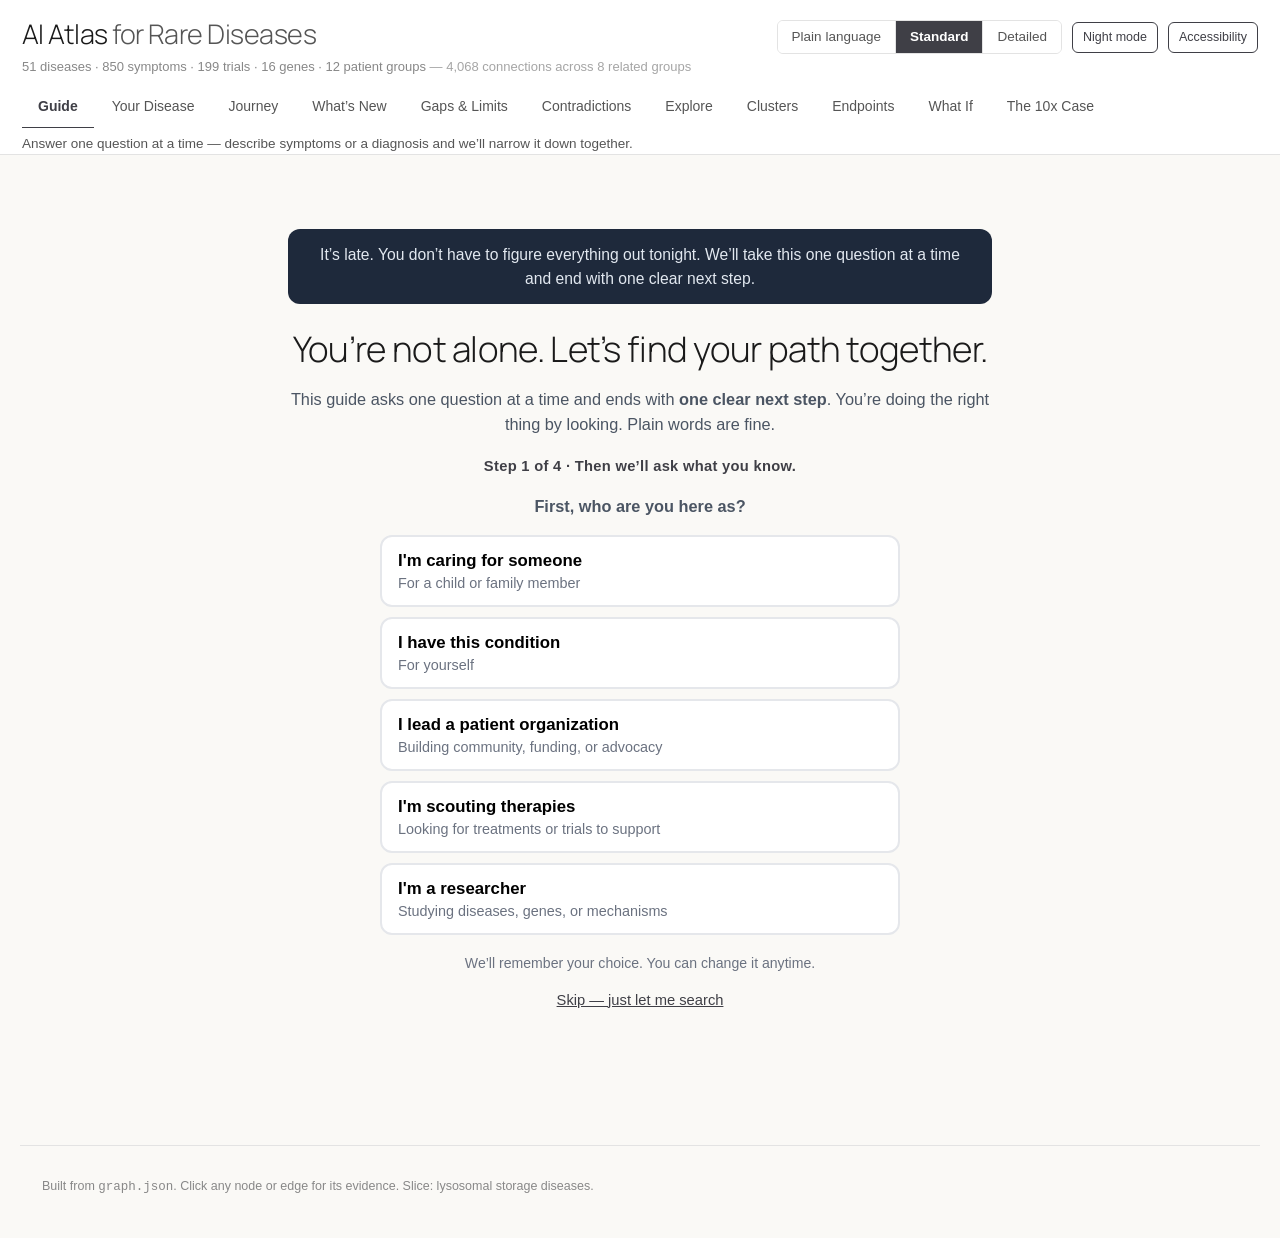
==== commit a77666e9: "Watchdog: checkpoint uncommitted site/graph data updates" ====
--- a/site/index.html
+++ b/site/index.html
@@ -22,7 +22,7 @@
         <button type="button" class="seg-btn" data-reading="detailed" role="radio" aria-checked="false" title="Adds study types and dates">Detailed</button>
       </div>
       <button id="nightToggle" class="btn small" aria-pressed="false" title="Dark theme for nighttime reading">Night mode</button>
-      <button id="a11yToggle" class="btn small" aria-pressed="false" title="Dyslexia-friendly text, focus mode, print view">Accessibility</button>
+      <button id="a11yToggle" class="btn small" aria-pressed="false" title="Text spacing, motion, focus mode, and text size">Accessibility</button>
     </div>
   </div>
   <nav class="tabs" role="tablist" aria-label="Atlas views">
@@ -136,11 +136,12 @@
   <section id="view-journey" class="view" role="tabpanel" tabindex="0" aria-labelledby="tab-journey" hidden>
     <p class="section-lede">Every family is at a different place. Choose where you are right now, and you will see only the next two or three things that matter from here &mdash; nothing more, and in no fixed order. Steps link into real atlas data wherever it exists; anything not recorded says so.</p>
     <div class="action-head journey-disease-row">
+      <h2 id="journeySelectedDisease"></h2>
       <label for="journeyDisease" class="control-label">Disease</label>
       <select id="journeyDisease"></select>
     </div>
     <details class="card journey-example">
-      <summary><strong>See one family&rsquo;s path</strong> <span class="item-sub">&mdash; Maria and Sanfilippo syndrome type A</span></summary>
+      <summary><strong>Sanfilippo A example</strong> <span class="item-sub">Sanfilippo syndrome type A</span></summary>
       <div id="mariaPath"></div>
     </details>
     <h2 class="subhead journey-q" id="journeyQ" tabindex="-1">Where are you right now?</h2>
--- a/site/styles.css
+++ b/site/styles.css
@@ -14,8 +14,8 @@
   --ink-soft: #555;
   --ink-faint: #888;
   --line: #e3e3e3;
-  --accent: #0f766e;
-  --accent-soft: #e6f4f2;
+  --accent: #3f3f46;
+  --accent-soft: #f4f4f5;
   --warn: #b45309;
   --contradict: #b91c1c;
   --radius: 6px;
@@ -74,6 +74,14 @@
 .wi-disease-row { margin: 12px 0; display: flex; align-items: center; gap: 10px; }
 .wi-node-link { color: var(--accent-strong, var(--accent)); text-decoration: underline; text-underline-offset: 2px; }
 .wi-node-link:hover { text-decoration-thickness: 2px; }
+.guide-trail { background: var(--surface); border: 1px solid var(--line); border-radius: var(--radius); padding: 10px 14px; margin: 12px 0; font-size: 14px; }
+.guide-trail-row { margin: 4px 0; }
+.guide-trail-k { font-weight: 600; color: var(--ink-soft); margin-right: 6px; }
+.guide-trail-q { font-style: italic; }
+.guide-snapshot { background: var(--surface); border: 1px solid var(--line); border-radius: var(--radius); padding: 12px 16px; margin: 12px 0; }
+.guide-snapshot-head { font-weight: 700; font-size: 13px; text-transform: uppercase; letter-spacing: 0.04em; color: var(--ink-soft); margin-bottom: 6px; }
+.guide-snapshot p { margin: 6px 0; }
+.guide-snapshot-bits { display: flex; flex-wrap: wrap; gap: 6px 18px; margin-top: 8px; font-size: 14px; }
 
 /* ---------- mode: settings, prompts, subway legend ---------- */
 
@@ -204,7 +212,7 @@
   background: #eef1f4; color: var(--ink-soft);
   margin-bottom: 8px;
 }
-.badge.conf-high { background: #e6f4ea; color: #166534; }
+.badge.conf-high { background: #f4f4f5; color: #3f3f46; }
 .badge.conf-medium { background: #fef3c7; color: #92400e; }
 .badge.conf-low { background: #f1f1f1; color: var(--ink-soft); }
 .badge.warn { background: #fee2e2; color: var(--contradict); }
@@ -282,7 +290,7 @@
   padding: 2px 8px; border-radius: 999px; margin-left: 6px;
   text-transform: uppercase; letter-spacing: 0.03em;
 }
-.status.recruiting { background: #e6f4ea; color: #166534; }
+.status.recruiting { background: #f4f4f5; color: #3f3f46; }
 .status.notrecruiting { background: #f1f1f1; color: var(--ink-soft); }
 .gap-list { margin: 6px 0; padding-left: 18px; font-size: 13.5px; color: var(--ink-soft); }
 .gap-list li { margin-bottom: 6px; }
@@ -355,7 +363,7 @@
 .journey-steps { margin-bottom: 16px; }
 .jstep h2 { font-size: 15px; margin-top: 8px; }
 .jstep p { color: var(--ink-soft); }
-.j-pause { border-left: 4px solid #9db4e8; }
+.j-pause { border-left: 4px solid #a1a1aa; }
 .j-deadend { border-left: 4px solid var(--contradict); }
 .j-badge-pause { background: var(--accent-soft); color: var(--accent); }
 .jlist { margin: 8px 0; padding-left: 20px; color: var(--ink-soft); font-size: 13.5px; }
@@ -374,9 +382,9 @@
 .assume-list li { margin: 6px 0; }
 .fayuvi-alert {
   margin: 12px 0; padding: 12px 14px; border-radius: 8px;
-  background: var(--accent-soft); border: 1px solid #bfe0da; font-size: 14px;
-}
-.fayuvi-alert strong { color: #1e40af; }
+  background: var(--accent-soft); border: 1px solid #d4d4d8; font-size: 14px;
+}
+.fayuvi-alert strong { color: #3f3f46; }
 .excluded-list li { margin: 5px 0; }
 
 /* ============ UI-track additions (views.js) ============ */
@@ -414,7 +422,7 @@
 .small-quote { font-size: 13px; margin: 8px 0 0; }
 
 /* ---------- explainer cards ---------- */
-.explainer { background: var(--accent-soft); border: 1px solid #bfe0da; border-radius: var(--radius); padding: 12px 14px; margin-bottom: 12px; }
+.explainer { background: var(--accent-soft); border: 1px solid #d4d4d8; border-radius: var(--radius); padding: 12px 14px; margin-bottom: 12px; }
 .explainer h3 { margin: 0 0 6px !important; }
 .explainer-one { font-size: 15px; font-weight: 600; margin: 0 0 8px; color: var(--ink); }
 .explainer p { font-size: 13.5px; margin: 6px 0; color: var(--ink-soft); }
@@ -529,17 +537,17 @@
 /* ---------- night mode ---------- */
 body.dark {
   --bg: #16181d; --surface: #1e2128; --ink: #e8eaf0; --ink-soft: #b9bdc9;
-  --ink-faint: #8a8f9e; --line: #2e323c; --accent: #5eead4; --accent-soft: #143b38;
+  --ink-faint: #8a8f9e; --line: #2e323c; --accent: #d4d4d8; --accent-soft: #27272a;
 }
 body.dark .sug .sug-name { color: var(--ink); }
 body.dark .thermo-track { background: #2e323c; }
 body.dark .quote { color: var(--ink-soft); }
 body.dark .limit-callout { background: #2a1d1d; }
-body.dark .explainer { background: #232b45; border-color: #33406b; }
+body.dark .explainer { background: #27272a; border-color: #3f3f46; }
 body.dark .explainer-one { color: var(--ink); }
 /* Dark-mode contrast fixes: cards and callouts that used hardcoded light
  * backgrounds/text became unreadable (pale on pale). */
-body.dark .guide-ground { background: #232b45; border-left-color: var(--accent); }
+body.dark .guide-ground { background: #27272a; border-left-color: var(--accent); }
 body.dark .guide-ground p, body.dark .guide-ground strong { color: var(--ink); }
 body.dark .guide-check, body.dark .guide-cand, body.dark .guide-card,
 body.dark .guide-org, body.dark .guide-compare-shared, body.dark .guide-compare-card,
@@ -550,14 +558,14 @@
 body.dark .guide-fine, body.dark .guide-alt, body.dark .guide-examples,
 body.dark .guide-card span:last-child { color: var(--ink-faint); }
 /* Full dark-mode audit fixes: every remaining light-background component. */
-body.dark .fayuvi-alert { background: #1e2a4a; border-color: #33406b; }
+body.dark .fayuvi-alert { background: #27272a; border-color: #3f3f46; }
 body.dark .fayuvi-alert strong { color: var(--accent); }
 body.dark .fayuvi-alert, body.dark .excluded-list li { color: var(--ink); }
 body.dark .syn-list li { background: #2e323c; color: var(--ink); }
 body.dark .ep-caveat-banner { background: #3a2f16; border-color: #6b5a2e; color: var(--ink); }
 body.dark .ep-caveat-banner strong { color: #f2c94c; }
 body.dark .ep-deriv { color: var(--ink-faint); }
-body.dark .ep-chip { background: #232b45; border-color: #33406b; color: var(--ink); }
+body.dark .ep-chip { background: #27272a; border-color: #3f3f46; color: var(--ink); }
 body.dark table.ep-matrix th, body.dark table.ep-matrix td { border-color: #2e323c; background: var(--surface); color: var(--ink); }
 body.dark table.ep-matrix th:first-child, body.dark table.ep-matrix td:first-child { background: #1a1e26; }
 body.dark table.ep-matrix td.on { background: #123a33; color: #7fe0c3; }
@@ -576,14 +584,14 @@
 body.dark .guide-op-sub { color: var(--ink-faint); }
 /* Catch-all: every remaining hardcoded light background / dark text in the sheet. */
 body.dark .badge { background: #2e323c; color: var(--ink); }
-body.dark .badge.conf-high { background: #123a2b; color: #7fe0a8; }
+body.dark .badge.conf-high { background: #27272a; color: #d4d4d8; }
 body.dark .badge.conf-medium { background: #3a2f16; color: #f2c94c; }
 body.dark .badge.conf-low { background: #2e323c; color: var(--ink-soft); }
 body.dark .badge.warn { background: #3a1d1d; color: #f0a0a0; }
-body.dark .status.recruiting { background: #123a2b; color: #7fe0a8; }
+body.dark .status.recruiting { background: #27272a; color: #d4d4d8; }
 body.dark .status.notrecruiting { background: #2e323c; color: var(--ink-soft); }
 body.dark .dot.done { background: #2e323c; color: var(--ink); }
-body.dark .j-badge-pause { background: #232b45; color: var(--accent); }
+body.dark .j-badge-pause { background: #27272a; color: var(--accent); }
 body.dark .gantt-track { background: #2e323c; }
 body.dark .gantt-bar.baseline { background: #5b6472; }
 body.dark .compare-table th, body.dark .compare-table td { border-color: #2e323c; }
@@ -592,7 +600,7 @@
 body.dark .compare-table td.wi-unknown { background: #2a2415; color: var(--ink-faint); }
 body.dark .guide-nextstep { background: #3a2f16; border-color: #6b5a2e; color: var(--ink); }
 body.dark .guide-org p { color: var(--ink-soft); }
-body.dark .verified { background: #123a2b; color: #7fe0a8; }
+body.dark .verified { background: #27272a; color: #d4d4d8; }
 body.dark .guide-safety { background: #1a1e26; color: var(--ink-soft); }
 body.dark .guide-trial { background: var(--surface); border-color: var(--line); }
 body.dark .guide-trial strong { color: var(--ink); }
@@ -605,11 +613,19 @@
 body.dark .ep-caveat { background: #3a2f16; border-left-color: #e0a82e; color: var(--ink); }
 body.dark .guide-role { background: var(--surface); border-color: var(--line); color: var(--ink); }
 body.dark .guide-role span, body.dark .guide-role small { color: var(--ink-soft); }
-body.dark .guide-role[aria-checked="true"] { border-color: var(--accent); background: #232b45; }
+body.dark .guide-role[aria-checked="true"] { border-color: var(--accent); background: #27272a; }
 body.dark .guide-role strong { color: var(--ink); }
 body.dark .ref { color: var(--ink-faint); }
 body.dark .guide-compare-why { color: var(--accent); }
 body.dark .guide-cand-n { color: var(--accent); }
+
+/* ---------- reading level: plain / standard / detailed ---------- */
+/* Technical metadata (study types, publication years, dates) is marked
+ * tech-detail and stays hidden unless the reader picks Detailed. */
+body:not(.reading-detailed) .tech-detail { display: none; }
+/* Plain language: the plain wording carries the meaning, the jargon badge hides. */
+body.reading-plain .conf-badge { display: none; }
+body.reading-plain .conf-plain { font-weight: 600; }
 
 /* ---------- mobile pass (2am phone) ---------- */
 @media (max-width: 700px) {
@@ -656,11 +672,11 @@
 .wi-scenario h4 { margin: 1.4rem 0 0.5rem; font-size: 1.02rem; }
 .wi-item { border: 1px solid #e2e5ea; border-radius: 8px; padding: 0.6rem 0.8rem; margin: 0.4rem 0; background: #fbfcfe; }
 .wi-sub { color: #5b6472; font-size: 0.9rem; margin-top: 0.25rem; }
-.wi-person { border-left: 3px solid #0d9488; padding: 0.5rem 0.8rem; margin: 0.5rem 0; background: #f7fefe; }
+.wi-person { border-left: 3px solid #52525b; padding: 0.5rem 0.8rem; margin: 0.5rem 0; background: #fafafa; }
 .wi-contact-note { color: #8a6d1b; font-size: 0.85rem; margin-top: 0.3rem; font-style: italic; }
 .wi-note { color: #445; font-size: 0.92rem; background: #f4f6fa; border-radius: 6px; padding: 0.5rem 0.7rem; margin: 0.6rem 0; }
 .wi-unknown { color: #8a6d1b; font-style: italic; }
-.wi-active-note { color: #0d6e5f; font-weight: 600; margin-top: 0.8rem; }
+.wi-active-note { color: #3f3f46; font-weight: 600; margin-top: 0.8rem; }
 .wi-export { margin-top: 1.6rem; display: flex; gap: 1rem; align-items: center; flex-wrap: wrap; }
 .compare-table { width: 100%; border-collapse: collapse; margin: 0.8rem 0; font-size: 0.93rem; }
 .compare-table th, .compare-table td { border: 1px solid #e2e5ea; padding: 0.5rem 0.7rem; text-align: left; vertical-align: top; }
@@ -704,7 +720,7 @@
 .guide-cand-ph { color: #4b5563; font-size: .93rem; }
 .guide-cand-n { color: var(--accent); font-size: .9rem; }
 /* Ambiguous-screen symptom filter: parents narrow the candidate list live. */
-.guide-amfilter { background: var(--accent-soft); border: 1px solid #bfe0da; border-radius: 14px; padding: 16px 18px; margin: 18px 0 4px; }
+.guide-amfilter { background: var(--accent-soft); border: 1px solid #d4d4d8; border-radius: 14px; padding: 16px 18px; margin: 18px 0 4px; }
 .guide-amfilter .guide-h3 { margin-top: 0; }
 .guide-cand-m { font-size: .85rem; font-weight: 600; color: #6b7280; }
 .guide-cand-m.hit { color: var(--accent); }
@@ -771,7 +787,7 @@
 .guide-linklike { background: none; border: none; padding: 0; color: var(--accent); text-decoration: underline; cursor: pointer; font: inherit; }
 body.dark .guide-linklike { color: var(--accent); }
 /* Closest-match banner + highlight on the ambiguous screen. */
-.guide-closest { background: var(--accent-soft); border: 1px solid #bfe0da; border-radius: 12px; padding: 12px 16px; margin-bottom: 12px; font-size: 1.02rem; }
+.guide-closest { background: var(--accent-soft); border: 1px solid #d4d4d8; border-radius: 12px; padding: 12px 16px; margin-bottom: 12px; font-size: 1.02rem; }
 .guide-cand.top { border-color: var(--accent); box-shadow: 0 0 0 1px var(--accent); }
 body.dark .guide-closest { background: var(--accent-soft); border-color: #2a5a55; }
 body.dark .guide-cand.top { border-color: var(--accent); box-shadow: 0 0 0 1px var(--accent); }
@@ -794,7 +810,7 @@
 .guide-org { background: #fff; border: 1px solid #e5e7eb; border-radius: 12px; padding: 16px 18px; margin: 12px 0; }
 .guide-org strong { font-size: 1.08rem; display: block; margin-bottom: 4px; }
 .guide-org p { color: #4b5563; margin: 8px 0 12px; line-height: 1.5; }
-.verified { display: inline-block; background: #ecfdf5; color: #047857; font-size: .82rem; border-radius: 999px; padding: 3px 10px; margin-left: 8px; }
+.verified { display: inline-block; background: #f4f4f5; color: #3f3f46; font-size: .82rem; border-radius: 999px; padding: 3px 10px; margin-left: 8px; }
 .guide-safety { background: #f9fafb; border-radius: 10px; padding: 12px 16px; margin: 18px 0; font-size: .9rem; color: #4b5563; line-height: 1.55; }
 .guide-list { line-height: 1.7; padding-left: 20px; }
 .guide-list li { margin-bottom: 8px; }
@@ -819,7 +835,7 @@
 .ep-caveat-banner { background: #fff7e6; border: 1px solid #f0d48a; border-radius: 8px; padding: 0.7rem 0.9rem; margin: 0 0 1rem; font-size: 0.95rem; }
 .ep-deriv { font-size: 0.82rem; color: #5b6472; font-style: italic; }
 .ep-chips { display: flex; flex-wrap: wrap; gap: 6px; margin: 6px 0; }
-.ep-chip { background: var(--accent-soft); border: 1px solid #bfe0da; border-radius: 20px; padding: 2px 10px; font-size: 0.82rem; cursor: default; }
+.ep-chip { background: var(--accent-soft); border: 1px solid #d4d4d8; border-radius: 20px; padding: 2px 10px; font-size: 0.82rem; cursor: default; }
 .ep-caveat { background: #fff7e6; border-left: 3px solid #e0a82e; padding: 0.4rem 0.7rem; border-radius: 0 6px 6px 0; }
 .ep-card h2 { font-size: 15px; }
 .ep-pick { font-size: 1rem; padding: 0.5rem; border-radius: 6px; border: 1px solid #c9cfd8; max-width: 100%; }
@@ -827,7 +843,7 @@
 table.ep-matrix { border-collapse: collapse; font-size: 0.8rem; }
 table.ep-matrix th, table.ep-matrix td { border: 1px solid #e2e5ea; padding: 4px 7px; text-align: center; white-space: nowrap; }
 table.ep-matrix th:first-child, table.ep-matrix td:first-child { text-align: left; position: sticky; left: 0; background: #fff; max-width: 260px; white-space: normal; }
-table.ep-matrix td.on { background: #e6f7f3; font-weight: 700; color: #0d6e5f; }
+table.ep-matrix td.on { background: #f4f4f5; font-weight: 700; color: #3f3f46; }
 table.ep-matrix thead th { background: #f4f6fa; font-size: 0.72rem; }
 
 /* Guide redesign (Build 2, 2026-10-03): guided conversation styles. */
@@ -856,7 +872,7 @@
 /* ============ Build 3: "Your Disease" page (urgency-ordered) ============ */
 .status-banner {
   background: var(--accent-soft);
-  border: 1px solid #bfe0da;
+  border: 1px solid #d4d4d8;
   border-left: 4px solid var(--accent);
   border-radius: var(--radius);
   padding: 12px 16px;
@@ -887,3 +903,33 @@
 }
 .action-details summary { cursor: pointer; font-weight: 600; padding: 4px 0; }
 .action-head .btn.primary { margin-left: auto; white-space: nowrap; }
+
+/* Full-width comparison and complete family session report. */
+body.amb-rail .guide-compare, .guide-amb-main { max-width: none; width: 100%; }
+.guide-compare-why { color: var(--ink-soft); }
+.guide-compare-rowhead td { background: var(--accent-soft); }
+#guidePrintReport { display: none; }
+@media print {
+  @page { margin: 14mm; }
+  body.printing-guide > :not(#guidePrintReport) { display: none !important; }
+  body.printing-guide #guidePrintReport { display: block !important; }
+  #guidePrintReport, #guideSessionReport, #guidePrintReport .guide-pane,
+  #guidePrintReport .guide-compare, #guidePrintReport .guide-amb-main,
+  body.amb-rail .guide-body, body.amb-rail .guide-pane {
+    width: 100% !important; max-width: none !important; margin: 0 !important;
+    padding: 0 !important; overflow: visible !important;
+  }
+  #guidePrintReport * { color: #18181b !important; background: transparent !important; box-shadow: none !important; }
+  #guidePrintReport button, #guidePrintReport .guide-back, #guidePrintReport .guide-bridge,
+  #guidePrintReport .guide-btnrow, #guidePrintReport input, #guidePrintReport select { display: none !important; }
+  #guidePrintReport .guide-compare { margin: 12pt 0 !important; }
+  #guidePrintReport .guide-compare-table-wrap { overflow: visible; }
+  #guidePrintReport table { width: 100%; min-width: 0; table-layout: fixed; font-size: 9pt; }
+  #guidePrintReport th, #guidePrintReport td { overflow-wrap: anywhere; padding: 5pt; }
+  #guidePrintReport thead { display: table-header-group; }
+  #guidePrintReport tr { break-inside: avoid; }
+  #guidePrintReport article, #guidePrintReport .guide-pane, #guidePrintReport .guide-compare { break-inside: auto; }
+  #guidePrintReport h1, #guidePrintReport h2, #guidePrintReport h3 { break-after: avoid; }
+  #guidePrintReport a { overflow-wrap: anywhere; }
+  #guidePrintReport a[href]::after { content: ' (' attr(href) ')'; font-size: 8pt; }
+}
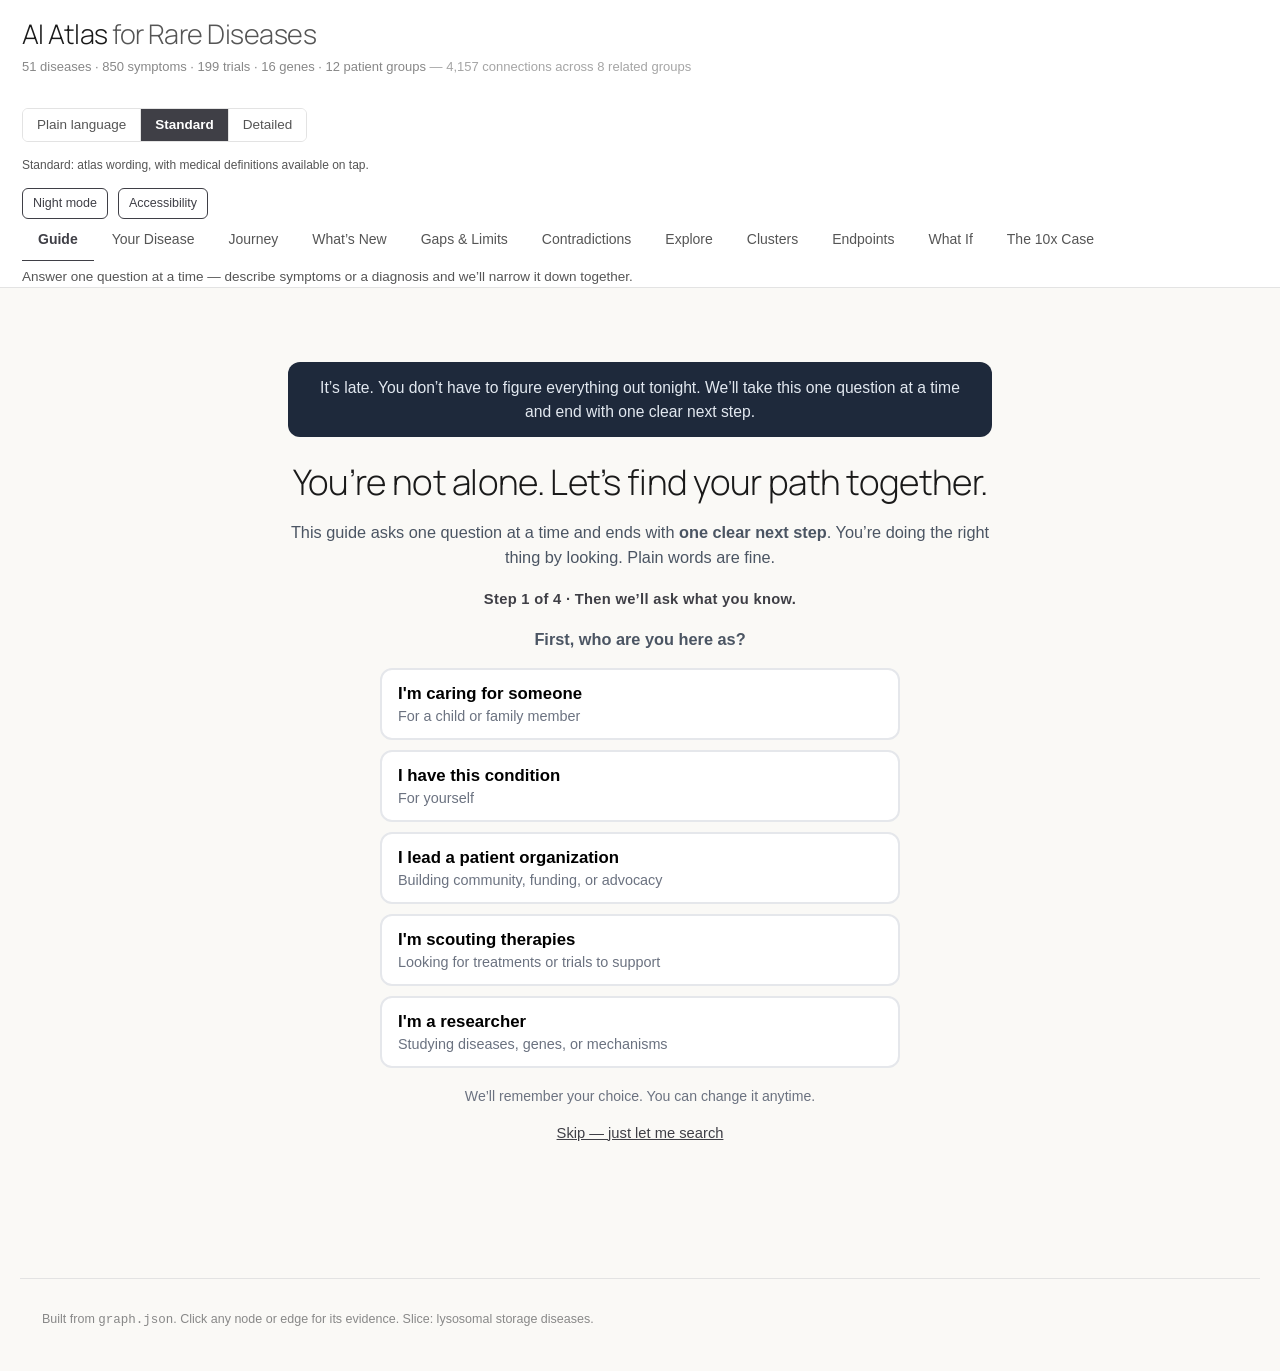
==== commit d15a0605: "QA issue 13: Fayuvi sourcing fallback wording, no em dash" ====
--- a/site/index.html
+++ b/site/index.html
@@ -202,6 +202,7 @@
 <script src="app.js"></script>
 <script src="views.js"></script>
 <script src="whatif.js"></script>
+<script src="concepts.js"></script>
 <script src="guide.js"></script>
 <script src="endpoints.js"></script>
 </body>
--- a/site/styles.css
+++ b/site/styles.css
@@ -531,7 +531,7 @@
 .a11y-panel h3 { margin: 0; font-size: 14px; }
 body.a11y-dys { --font: Verdana, Tahoma, "Segoe UI", sans-serif; letter-spacing: 0.02em; word-spacing: 0.08em; line-height: 1.7; }
 body.a11y-motion * { animation: none !important; transition: none !important; }
-body.a11y-focus .tabs, body.a11y-focus footer, body.a11y-focus .header-controls { display: none; }
+body.a11y-focus footer { display: none; }
 body.a11y-focus main { max-width: 760px; }
 
 /* ---------- night mode ---------- */
@@ -933,3 +933,43 @@
   #guidePrintReport a { overflow-wrap: anywhere; }
   #guidePrintReport a[href]::after { content: ' (' attr(href) ')'; font-size: 8pt; }
 }
+
+/* Reader options apply to content on every tab. */
+body.a11y-dys main * { line-height: 1.8 !important; letter-spacing: .035em !important; word-spacing: .12em !important; text-align: left !important; font-style: normal !important; }
+body.a11y-large main { zoom: 1.2; }
+body.a11y-focus .section-lede, body.a11y-focus .brand p { display: none; }
+body.a11y-focus main { max-width: none; }
+.reading-caption { flex-basis: 100%; margin: 4px 0; font-size: 12px; color: var(--ink-soft); }
+.reading-toast { position: fixed; bottom: 20px; right: 20px; z-index: 120; max-width: 420px; padding: 12px 16px; background: var(--surface); color: var(--ink); border: 1px solid var(--line); border-radius: 8px; }
+.inline-definition { color: var(--ink-soft); font-size: .92em; }
+body.reading-plain .badge, body.reading-plain .ep-deriv, body.reading-plain .ep-tier, body.reading-plain .conf-badge { display: none; }
+body.reading-plain .gloss { border: none; cursor: text; }
+/* Symptom rail: fixed right dock on desktop, toggleable drawer on mobile. */
+.guide-rail-drawer { border: 0; padding: 0; margin: 0; }
+.guide-rail-drawer > summary { cursor: pointer; font-weight: 700; font-size: 15px; padding: 12px 16px; list-style: none; }
+.guide-rail-drawer > summary::-webkit-details-marker { display: none; }
+.guide-rail-drawer > summary .guide-fine { font-weight: 400; }
+@media (min-width: 1025px) {
+  .guide-rail-drawer > summary { display: none; }
+}
+.guide-body:has(.guide-compare) { max-width: none; width: 100%; }
+@media print { .reading-toast, .reading-caption { display: none !important; } }
+
+body:not(.reading-plain) .plain-definition { display: none; }
+body.reading-plain .has-plain-definition { display: none; }
+body.reading-plain .defexp { display: none; }
+@media print { #guidePrintReport .tech-detail { display: block !important; } }
+
+/* ---------- print: endpoints sharing matrix ---------- */
+@media print {
+  body.printing-matrix header, body.printing-matrix nav.tabs, body.printing-matrix footer { display: none !important; }
+  body.printing-matrix main .view { display: none !important; }
+  body.printing-matrix main #view-endpoints { display: block !important; }
+  body.printing-matrix #view-endpoints > :not(h2):not(.ep-howto):not(.ep-matrix-wrap) { display: none !important; }
+  body.printing-matrix #epPrintMatrix { display: none !important; }
+  body.printing-matrix .ep-matrix-wrap { overflow: visible !important; }
+  body.printing-matrix .ep-matrix { width: 100%; table-layout: fixed; font-size: 9pt; }
+  body.printing-matrix .ep-matrix th, body.printing-matrix .ep-matrix td { overflow-wrap: anywhere; padding: 4pt; }
+  body.printing-matrix thead { display: table-header-group; }
+  body.printing-matrix tr { break-inside: avoid; }
+}
